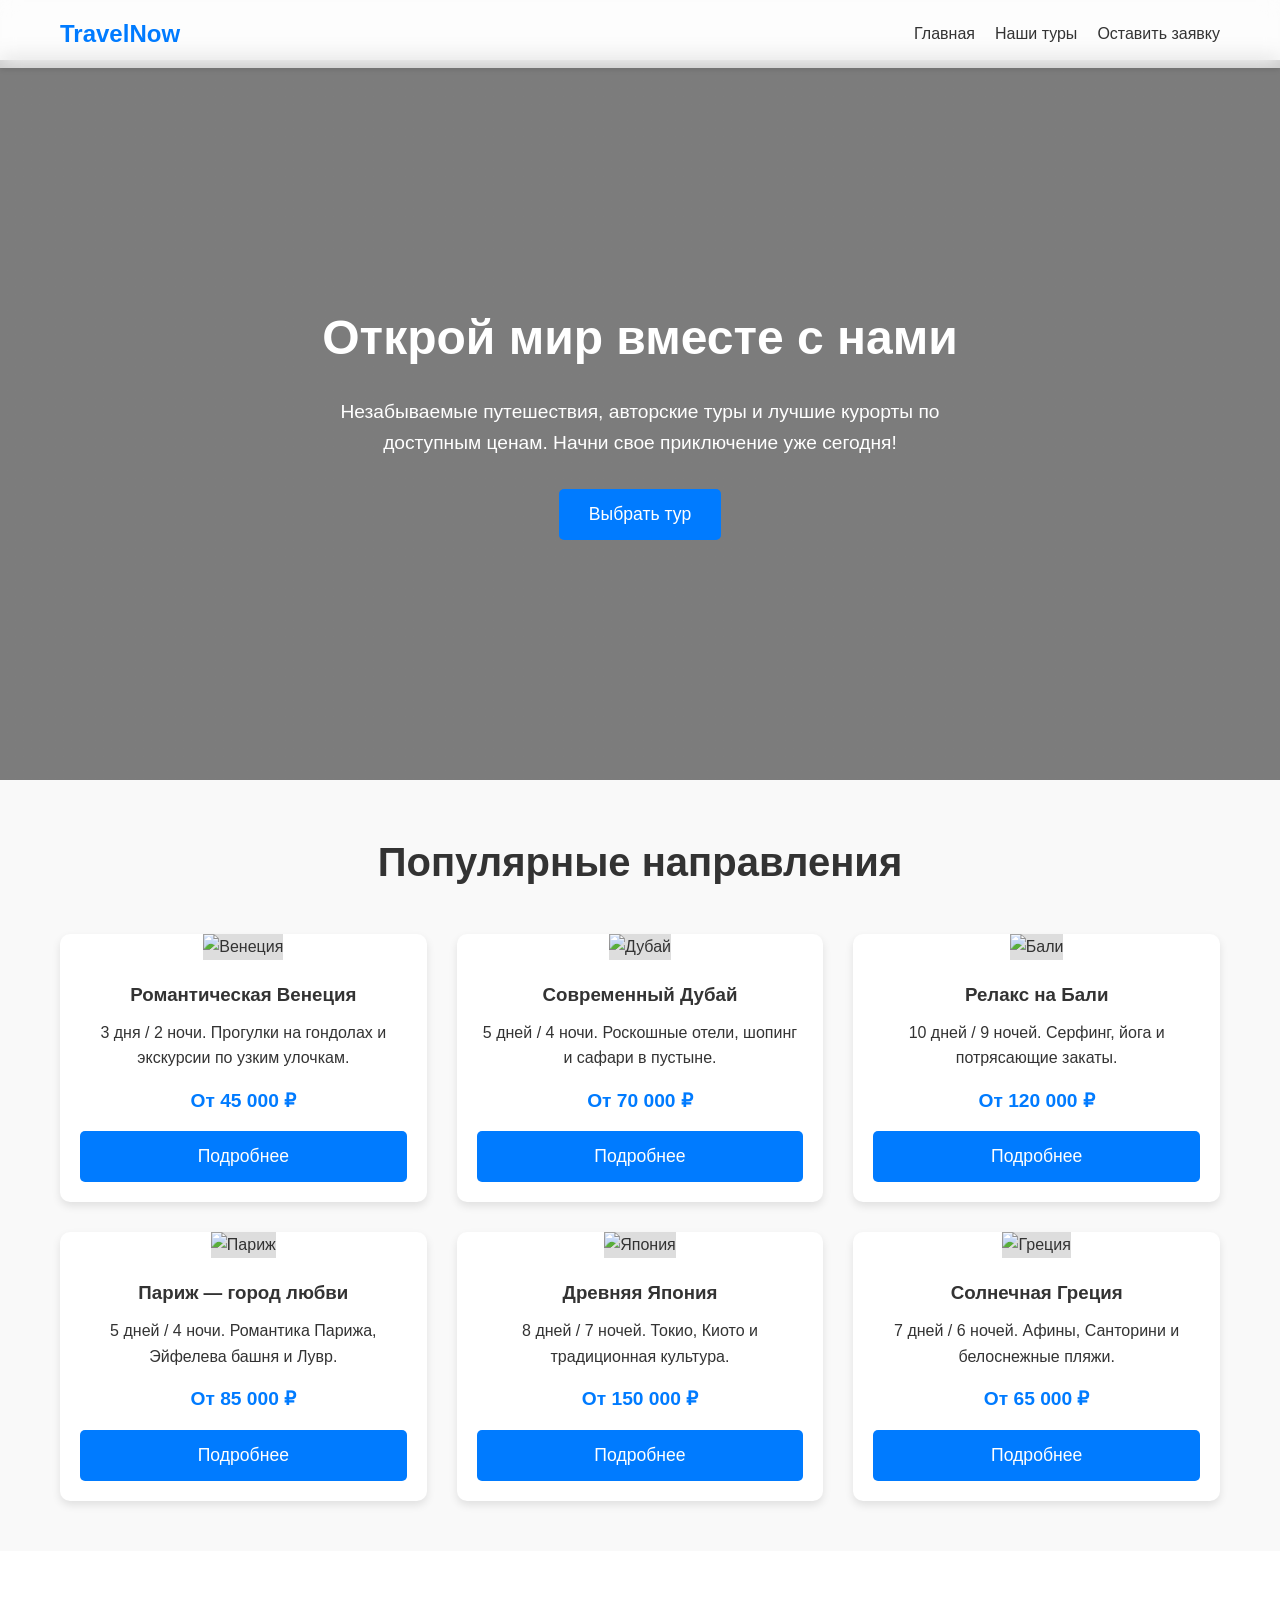
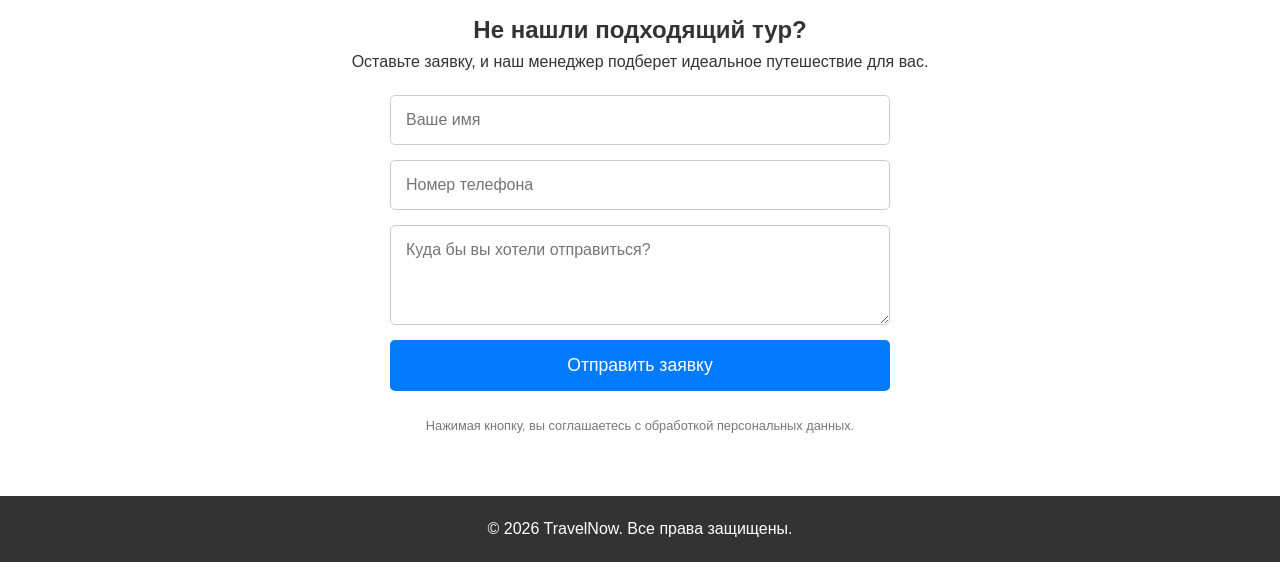
==== index.html @ bfbf0e18 "v" ====
<!DOCTYPE html>
<html lang="ru">

<head>
    <meta charset="UTF-8">
    <meta name="viewport" content="width=device-width, initial-scale=1.0">
    <title>TravelNow - Туристические услуги</title>
    <link rel="stylesheet" href="assets/css/style.css">
</head>

<body>

    <header>
        <div class="nav-container">
            <div class="logo">TravelNow</div>
            <div class="menu-toggle" id="mobile-menu">☰</div>
            <ul class="nav-links" id="nav-links">
                <li><a href="#home">Главная</a></li>
                <li><a href="#tours">Наши туры</a></li>
                <li><a href="#contact">Оставить заявку</a></li>
            </ul>
        </div>
    </header>

    <section id="home" class="hero">
        <h1>Открой мир вместе с нами</h1>
        <p>Незабываемые путешествия, авторские туры и лучшие курорты по доступным ценам. Начни свое приключение уже
            сегодня!</p>
        <a href="#tours"><button class="btn">Выбрать тур</button></a>
    </section>

    <section id="tours" class="tours">
        <h2>Популярные направления</h2>
        <div class="tours-grid">
            <div class="tour-card" data-tour="Романтическая Венеция" data-price="45 000 ₽" data-duration="3 дня / 2 ночи" data-description="Прогулки на гондолах и экскурсии по узким улочкам." data-features="• Экскурсия по каналам Венеции|• Посещение площади Святого Марка|• Прогулка на гондоле|• Дегустация итальянской кухни" data-images="https://images.unsplash.com/photo-1523906834658-6e24ef2386f9?ixlib=rb-1.2.1&auto=format&fit=crop&w=800&q=80,https://images.unsplash.com/photo-1514890547357-a9ee288728e0?ixlib=rb-1.2.1&auto=format&fit=crop&w=800&q=80,https://images.unsplash.com/photo-1512453979798-5ea9041e96d6?ixlib=rb-1.2.1&auto=format&fit=crop&w=800&q=80,https://placehold.co/800x900?text=Венеция+4,https://placehold.co/800x900?text=Венеция+5">
                <img src="https://images.unsplash.com/photo-1523906834658-6e24ef2386f9?ixlib=rb-1.2.1&auto=format&fit=crop&w=500&q=80"
                    alt="Венеция" class="tour-img">
                <div class="tour-info">
                    <h3>Романтическая Венеция</h3>
                    <p>3 дня / 2 ночи. Прогулки на гондолах и экскурсии по узким улочкам.</p>
                    <div class="tour-price">От 45 000 ₽</div>
                    <button class="btn tour-details-btn">Подробнее</button>
                </div>
            </div>
            <div class="tour-card" data-tour="Современный Дубай" data-price="70 000 ₽" data-duration="5 дней / 4 ночи" data-description="Роскошные отели, шопинг и сафари в пустыне." data-features="• Сафари в пустыне на джипах|• Посещение Бурдж-Халифа|• Шопинг в Dubai Mall|• Ужин в традиционном лагере" data-images="https://images.unsplash.com/photo-1512453979798-5ea266f8880c?ixlib=rb-1.2.1&auto=format&fit=crop&w=800&q=80,https://images.unsplash.com/photo-1546412414-e1885259563a?ixlib=rb-1.2.1&auto=format&fit=crop&w=800&q=80,https://images.unsplash.com/photo-1582719471384-894fbb16e074?ixlib=rb-1.2.1&auto=format&fit=crop&w=800&q=80,https://placehold.co/800x900?text=Дубай+4,https://placehold.co/800x900?text=Дубай+5">
                <img src="https://images.unsplash.com/photo-1512453979798-5ea266f8880c?ixlib=rb-1.2.1&auto=format&fit=crop&w=500&q=80"
                    alt="Дубай" class="tour-img">
                <div class="tour-info">
                    <h3>Современный Дубай</h3>
                    <p>5 дней / 4 ночи. Роскошные отели, шопинг и сафари в пустыне.</p>
                    <div class="tour-price">От 70 000 ₽</div>
                    <button class="btn tour-details-btn">Подробнее</button>
                </div>
            </div>
            <div class="tour-card" data-tour="Релакс на Бали" data-price="120 000 ₽" data-duration="10 дней / 9 ночей" data-description="Серфинг, йога и потрясающие закаты." data-features="• Уроки серфинга на пляже Кута|• Йога-ретрит в Убуде|• Посещение храмов|• Закат на пляже Джимбаран" data-images="https://images.unsplash.com/photo-1537996194471-e657df975ab4?ixlib=rb-1.2.1&auto=format&fit=crop&w=800&q=80,https://images.unsplash.com/photo-1518548419977-706c777f1c86?ixlib=rb-1.2.1&auto=format&fit=crop&w=800&q=80,https://images.unsplash.com/photo-1506744038136-46273834b3fb?ixlib=rb-1.2.1&auto=format&fit=crop&w=800&q=80,https://placehold.co/800x900?text=Бали+4,https://placehold.co/800x900?text=Бали+5">
                <img src="https://images.unsplash.com/photo-1537996194471-e657df975ab4?ixlib=rb-1.2.1&auto=format&fit=crop&w=500&q=80"
                    alt="Бали" class="tour-img">
                <div class="tour-info">
                    <h3>Релакс на Бали</h3>
                    <p>10 дней / 9 ночей. Серфинг, йога и потрясающие закаты.</p>
                    <div class="tour-price">От 120 000 ₽</div>
                    <button class="btn tour-details-btn">Подробнее</button>
                </div>
            </div>
            <div class="tour-card" data-tour="Париж — город любви" data-price="85 000 ₽" data-duration="5 дней / 4 ночи" data-description="Романтика Парижа, Эйфелева башня и Лувр." data-features="• Экскурсия по Лувру|• Подъём на Эйфелеву башню|• Прогулка по Сене|• Посещение Монмартра" data-images="https://images.unsplash.com/photo-1502602898657-3e91760cbb34?ixlib=rb-1.2.1&auto=format&fit=crop&w=800&q=80,https://images.unsplash.com/photo-1499856871940-a09627c6dcf6?ixlib=rb-1.2.1&auto=format&fit=crop&w=800&q=80,https://images.unsplash.com/photo-1511739049121-480988219e69?ixlib=rb-1.2.1&auto=format&fit=crop&w=800&q=80,https://placehold.co/800x900?text=Париж+4,https://placehold.co/800x900?text=Париж+5">
                <img src="https://images.unsplash.com/photo-1502602898657-3e91760cbb34?ixlib=rb-1.2.1&auto=format&fit=crop&w=500&q=80"
                    alt="Париж" class="tour-img">
                <div class="tour-info">
                    <h3>Париж — город любви</h3>
                    <p>5 дней / 4 ночи. Романтика Парижа, Эйфелева башня и Лувр.</p>
                    <div class="tour-price">От 85 000 ₽</div>
                    <button class="btn tour-details-btn">Подробнее</button>
                </div>
            </div>
            <div class="tour-card" data-tour="Древняя Япония" data-price="150 000 ₽" data-duration="8 дней / 7 ночей" data-description="Токио, Киото и традиционная культура." data-features="• Посещение храмов Киото|• Прогулка по Токио|• Чайная церемония|• Горячие источники онсэн" data-images="https://images.unsplash.com/photo-1493976040374-85c8e12f0c0e?ixlib=rb-1.2.1&auto=format&fit=crop&w=800&q=80,https://images.unsplash.com/photo-1528360983277-13d9b152c6d1?ixlib=rb-1.2.1&auto=format&fit=crop&w=800&q=80,https://images.unsplash.com/photo-1524413840807-0c3cb6fa808d?ixlib=rb-1.2.1&auto=format&fit=crop&w=800&q=80,https://placehold.co/800x900?text=Япония+4,https://placehold.co/800x900?text=Япония+5">
                <img src="https://images.unsplash.com/photo-1493976040374-85c8e12f0c0e?ixlib=rb-1.2.1&auto=format&fit=crop&w=500&q=80"
                    alt="Япония" class="tour-img">
                <div class="tour-info">
                    <h3>Древняя Япония</h3>
                    <p>8 дней / 7 ночей. Токио, Киото и традиционная культура.</p>
                    <div class="tour-price">От 150 000 ₽</div>
                    <button class="btn tour-details-btn">Подробнее</button>
                </div>
            </div>
            <div class="tour-card" data-tour="Солнечная Греция" data-price="65 000 ₽" data-duration="7 дней / 6 ночей" data-description="Афины, Санторини и белоснежные пляжи." data-features="• Экскурсия по Акрополю|• Закат на Санторини|• Прогулка на яхте|• Греческая кухня" data-images="https://images.unsplash.com/photo-1516483638261-f4dbaf036063?ixlib=rb-1.2.1&auto=format&fit=crop&w=800&q=80,https://images.unsplash.com/photo-1570077188670-e3a8d69ac5ff?ixlib=rb-1.2.1&auto=format&fit=crop&w=800&q=80,https://images.unsplash.com/photo-1533105079780-92b9be482077?ixlib=rb-1.2.1&auto=format&fit=crop&w=800&q=80,https://placehold.co/800x900?text=Греция+4,https://placehold.co/800x900?text=Греция+5">
                <img src="https://images.unsplash.com/photo-1516483638261-f4dbaf036063?ixlib=rb-1.2.1&auto=format&fit=crop&w=500&q=80"
                    alt="Греция" class="tour-img">
                <div class="tour-info">
                    <h3>Солнечная Греция</h3>
                    <p>7 дней / 6 ночей. Афины, Санторини и белоснежные пляжи.</p>
                    <div class="tour-price">От 65 000 ₽</div>
                    <button class="btn tour-details-btn">Подробнее</button>
                </div>
            </div>
        </div>
    </section>

    <section id="contact" class="contact">
        <h2>Не нашли подходящий тур?</h2>
        <p class="contact-description">Оставьте заявку, и наш менеджер подберет идеальное путешествие для вас.</p>

        <form action="https://formspree.io/f/mlgpbnyz" method="POST">
            <input type="text" name="user_name" placeholder="Ваше имя" required>
            <input type="tel" name="user_phone" placeholder="Номер телефона" required>
            <textarea name="user_message" placeholder="Куда бы вы хотели отправиться?"></textarea>

            <button type="submit" class="btn">Отправить заявку</button>

            <p class="contact-disclaimer">
                Нажимая кнопку, вы соглашаетесь с обработкой персональных данных.
            </p>
        </form>
    </section>

    <!-- Модальное окно -->
    <div class="modal-overlay" id="modal-overlay">
        <div class="modal">
            <button class="modal-close" id="modal-close">&times;</button>
            <div class="modal-content">
                <div class="modal-carousel">
                    <button class="carousel-btn carousel-prev" id="carousel-prev">&#10094;</button>
                    <div class="carousel-images">
                        <img src="" alt="" class="modal-img active" id="modal-img-0">
                        <img src="" alt="" class="modal-img" id="modal-img-1">
                        <img src="" alt="" class="modal-img" id="modal-img-2">
                        <img src="" alt="" class="modal-img" id="modal-img-3">
                        <img src="" alt="" class="modal-img" id="modal-img-4">
                    </div>
                    <button class="carousel-btn carousel-next" id="carousel-next">&#10095;</button>
                    <div class="carousel-dots" id="carousel-dots"></div>
                </div>
                <div class="modal-info">
                    <h2 id="modal-title"></h2>
                    <p class="modal-duration" id="modal-duration"></p>
                    <p class="modal-description" id="modal-description"></p>
                    <div class="modal-price" id="modal-price"></div>
                    
                    <h3>Включено в тур:</h3>
                    <ul class="modal-features" id="modal-features"></ul>
                    
                    <h3>Выберите дату начала:</h3>
                    <input type="date" id="modal-date" class="modal-date-input">
                    
                    <h3>Оставить заявку:</h3>
                    <form action="https://formspree.io/f/mlgpbnyz" method="POST" class="modal-form">
                        <input type="text" name="user_name" placeholder="Ваше имя" required>
                        <input type="tel" name="user_phone" placeholder="Номер телефона" required>
                        <input type="hidden" name="tour_name" id="modal-tour-hidden">
                        <input type="hidden" name="tour_date" id="modal-date-hidden">
                        <button type="submit" class="btn">Отправить заявку</button>
                        <p class="contact-disclaimer">
                            Нажимая кнопку, вы соглашаетесь с обработкой персональных данных.
                        </p>
                    </form>
                </div>
            </div>
        </div>
    </div>

    <footer>
        <p>&copy; 2026 TravelNow. Все права защищены.</p>
    </footer>
    <script src="assets/js/script.js"></script>
</body>

</html>
---- assets/css/style.css ----
html {
    scroll-behavior: smooth;
}

/* --- БАЗОВЫЕ НАСТРОЙКИ --- */
* {
    margin: 0;
    padding: 0;
    box-sizing: border-box;
    font-family: 'Segoe UI', Tahoma, Geneva, Verdana, sans-serif;
}

body {
    line-height: 1.6;
    color: #333;
    background-color: #f9f9f9;
}

a {
    text-decoration: none;
    color: inherit;
}

/* --- ШАПКА И НАВИГАЦИЯ --- */
header {
    background-color: rgba(255, 255, 255, 0.6);
    backdrop-filter: blur(10px);
    -webkit-backdrop-filter: blur(10px);
    box-shadow: 0 2px 5px rgba(0, 0, 0, 0.1);
    position: fixed;
    width: 100%;
    top: 0;
    z-index: 1000;
}

.nav-container {
    display: flex;
    justify-content: space-between;
    align-items: center;
    max-width: 1200px;
    margin: 0 auto;
    padding: 15px 20px;
}

.logo {
    font-size: 24px;
    font-weight: bold;
    color: #007BFF;
}

.nav-links {
    display: flex;
    list-style: none;
    gap: 20px;
}

.nav-links li a:hover {
    color: #007BFF;
}

.menu-toggle {
    display: none;
    font-size: 28px;
    cursor: pointer;
}

/* --- ГЛАВНЫЙ ЭКРАН (HERO) --- */
.hero {
    margin-top: 60px;
    background: linear-gradient(rgba(0, 0, 0, 0.5), rgba(0, 0, 0, 0.5)), url('https://images.unsplash.com/photo-1476514525535-07fb3b4ae5f1?ixlib=rb-1.2.1&auto=format&fit=crop&w=1950&q=80') center/cover;
    height: 80vh;
    display: flex;
    flex-direction: column;
    justify-content: center;
    align-items: center;
    text-align: center;
    color: #fff;
    padding: 0 20px;
}

.hero h1 {
    font-size: 3rem;
    margin-bottom: 20px;
}

.hero p {
    font-size: 1.2rem;
    margin-bottom: 30px;
    max-width: 600px;
}

.btn {
    padding: 15px 30px;
    background-color: #007BFF;
    color: #fff;
    border: none;
    border-radius: 5px;
    font-size: 1.1rem;
    cursor: pointer;
    transition: background 0.3s;
}

.btn:hover {
    background-color: #0056b3;
}

/* --- СЕКЦИЯ ТУРОВ --- */
.tours {
    max-width: 1200px;
    margin: 50px auto;
    padding: 0 20px;
    text-align: center;
}

.tours h2 {
    font-size: 2.5rem;
    margin-bottom: 40px;
}

.tours-grid {
    display: grid;
    grid-template-columns: repeat(auto-fit, minmax(300px, 1fr));
    gap: 30px;
}

.tour-card {
    background: #fff;
    border-radius: 10px;
    overflow: hidden;
    box-shadow: 0 4px 8px rgba(0, 0, 0, 0.1);
    transition: transform 0.3s;
}

.tour-card:hover {
    transform: translateY(-10px);
}

.tour-img {
    width: 100%;
    height: 200px;
    object-fit: cover;
    background-color: #ddd;
    /* Заглушка, если картинка не загрузится */
}

.tour-info {
    padding: 20px;
}

.tour-info h3 {
    margin-bottom: 10px;
}

.tour-price {
    font-size: 1.2rem;
    color: #007BFF;
    font-weight: bold;
    margin: 15px 0;
}

/* --- ФОРМА ЗАЯВКИ --- */
.contact {
    background-color: #fff;
    padding: 60px 20px;
    text-align: center;
}

.contact form {
    max-width: 500px;
    margin: 0 auto;
    display: flex;
    flex-direction: column;
    gap: 15px;
}

.contact input,
.contact textarea {
    padding: 15px;
    border: 1px solid #ccc;
    border-radius: 5px;
    font-size: 1rem;
}

.contact input.error {
    border-color: #dc3545;
    background-color: #fff8f8;
}

.contact input.error:focus {
    outline: none;
    border-color: #dc3545;
    box-shadow: 0 0 0 3px rgba(220, 53, 69, 0.1);
}

.contact textarea {
    resize: vertical;
    min-height: 100px;
}

.contact-description {
    margin-bottom: 20px;
}

.contact-disclaimer {
    font-size: 0.8rem;
    color: #777;
    margin-top: 10px;
}

.tour-card .btn {
    width: 100%;
}

/* --- ПОДВАЛ --- */
footer {
    background-color: #333;
    color: #fff;
    text-align: center;
    padding: 20px;
    margin-top: auto;
}

/* --- АДАПТАЦИЯ ДЛЯ МОБИЛЬНЫХ УСТРОЙСТВ (Media Queries) --- */
@media (max-width: 768px) {
    .nav-links {
        display: none;
        /* Скрываем меню по умолчанию на мобилках */
        flex-direction: column;
        position: absolute;
        top: 60px;
        left: 0;
        width: 100%;
        background-color: #fff;
        box-shadow: 0 4px 5px rgba(0, 0, 0, 0.1);
        padding: 20px 0;
        text-align: center;
    }

    .nav-links.active {
        display: flex;
        /* Показываем меню при клике */
    }

    .menu-toggle {
        display: block;
        /* Показываем бургер-меню */
    }

    .hero h1 {
        font-size: 2rem;
    }
}

/* --- МОДАЛЬНОЕ ОКНО --- */
.modal-overlay {
    display: none;
    position: fixed;
    top: 0;
    left: 0;
    width: 100%;
    height: 100%;
    background-color: rgba(0, 0, 0, 0.7);
    z-index: 2000;
    overflow-y: auto;
    padding: 20px;
}

.modal-overlay.active {
    display: flex;
    justify-content: center;
    align-items: center;
}

.modal {
    background-color: #fff;
    border-radius: 10px;
    max-width: 1100px;
    width: 100%;
    margin: 0 auto;
    position: relative;
    box-shadow: 0 10px 30px rgba(0, 0, 0, 0.3);
    max-height: 90vh;
    overflow: hidden;
}

.modal-close {
    position: absolute;
    top: 15px;
    right: 15px;
    background: none;
    border: none;
    font-size: 32px;
    cursor: pointer;
    color: #333;
    z-index: 10;
    transition: color 0.3s;
}

.modal-close:hover {
    color: #dc3545;
}

.modal-content {
    display: grid;
    grid-template-columns: 1fr 1fr;
    gap: 0;
    height: 90vh;
}

/* --- КАРУСЕЛЬ --- */
.modal-carousel {
    position: relative;
    height: 100%;
    width: 100%;
    background-color: #000;
    overflow: hidden;
}

.carousel-images {
    width: 100%;
    height: 100%;
    position: relative;
}

.modal-img {
    width: 100%;
    height: 100%;
    object-fit: cover;
    position: absolute;
    top: 0;
    left: 0;
    opacity: 0;
    transition: opacity 0.5s ease;
}

.modal-img.active {
    opacity: 1;
    position: relative;
}

.carousel-btn {
    position: absolute;
    top: 50%;
    transform: translateY(-50%);
    background-color: rgba(0, 0, 0, 0.5);
    color: #fff;
    border: none;
    font-size: 24px;
    padding: 10px 15px;
    cursor: pointer;
    z-index: 10;
    transition: background-color 0.3s;
}

.carousel-btn:hover {
    background-color: rgba(0, 0, 0, 0.8);
}

.carousel-prev {
    left: 10px;
}

.carousel-next {
    right: 10px;
}

.carousel-dots {
    position: absolute;
    bottom: 20px;
    left: 50%;
    transform: translateX(-50%);
    display: flex;
    gap: 10px;
    z-index: 10;
}

.carousel-dot {
    width: 12px;
    height: 12px;
    border-radius: 50%;
    background-color: rgba(255, 255, 255, 0.5);
    cursor: pointer;
    transition: background-color 0.3s;
}

.carousel-dot.active {
    background-color: #fff;
}

.modal-info {
    padding: 30px;
    display: flex;
    flex-direction: column;
    gap: 15px;
    max-height: 80vh;
    overflow-y: auto;
}

.modal-info h2 {
    font-size: 1.8rem;
    color: #007BFF;
    margin-bottom: 5px;
}

.modal-duration {
    font-size: 1rem;
    color: #666;
}

.modal-description {
    font-size: 1rem;
    line-height: 1.6;
}

.modal-price {
    font-size: 1.4rem;
    color: #007BFF;
    font-weight: bold;
}

.modal-info h3 {
    font-size: 1.1rem;
    margin-top: 10px;
    margin-bottom: 10px;
    color: #333;
}

.modal-features {
    list-style: none;
    padding-left: 0;
}

.modal-features li {
    padding: 5px 0;
    color: #555;
}

.modal-date-input {
    padding: 12px;
    border: 1px solid #ccc;
    border-radius: 5px;
    font-size: 1rem;
    width: 100%;
}

.modal-form {
    display: flex;
    flex-direction: column;
    gap: 12px;
    margin-top: 10px;
}

.modal-form input,
.modal-form textarea {
    padding: 12px;
    border: 1px solid #ccc;
    border-radius: 5px;
    font-size: 0.95rem;
}

.modal-form textarea {
    resize: vertical;
    min-height: 80px;
    background-color: #f5f5f5;
}

.modal-form .btn {
    width: 100%;
}

/* Адаптация модального окна */
@media (max-width: 768px) {
    .modal-content {
        grid-template-columns: 1fr;
        height: auto;
        max-height: 90vh;
    }

    .modal-carousel {
        height: 250px;
        border-radius: 10px 10px 0 0;
    }

    .modal {
        margin: 0;
        max-height: 90vh;
    }

    .modal-info {
        padding: 20px;
        overflow-y: auto;
    }

    .modal-info h2 {
        font-size: 1.4rem;
    }
}
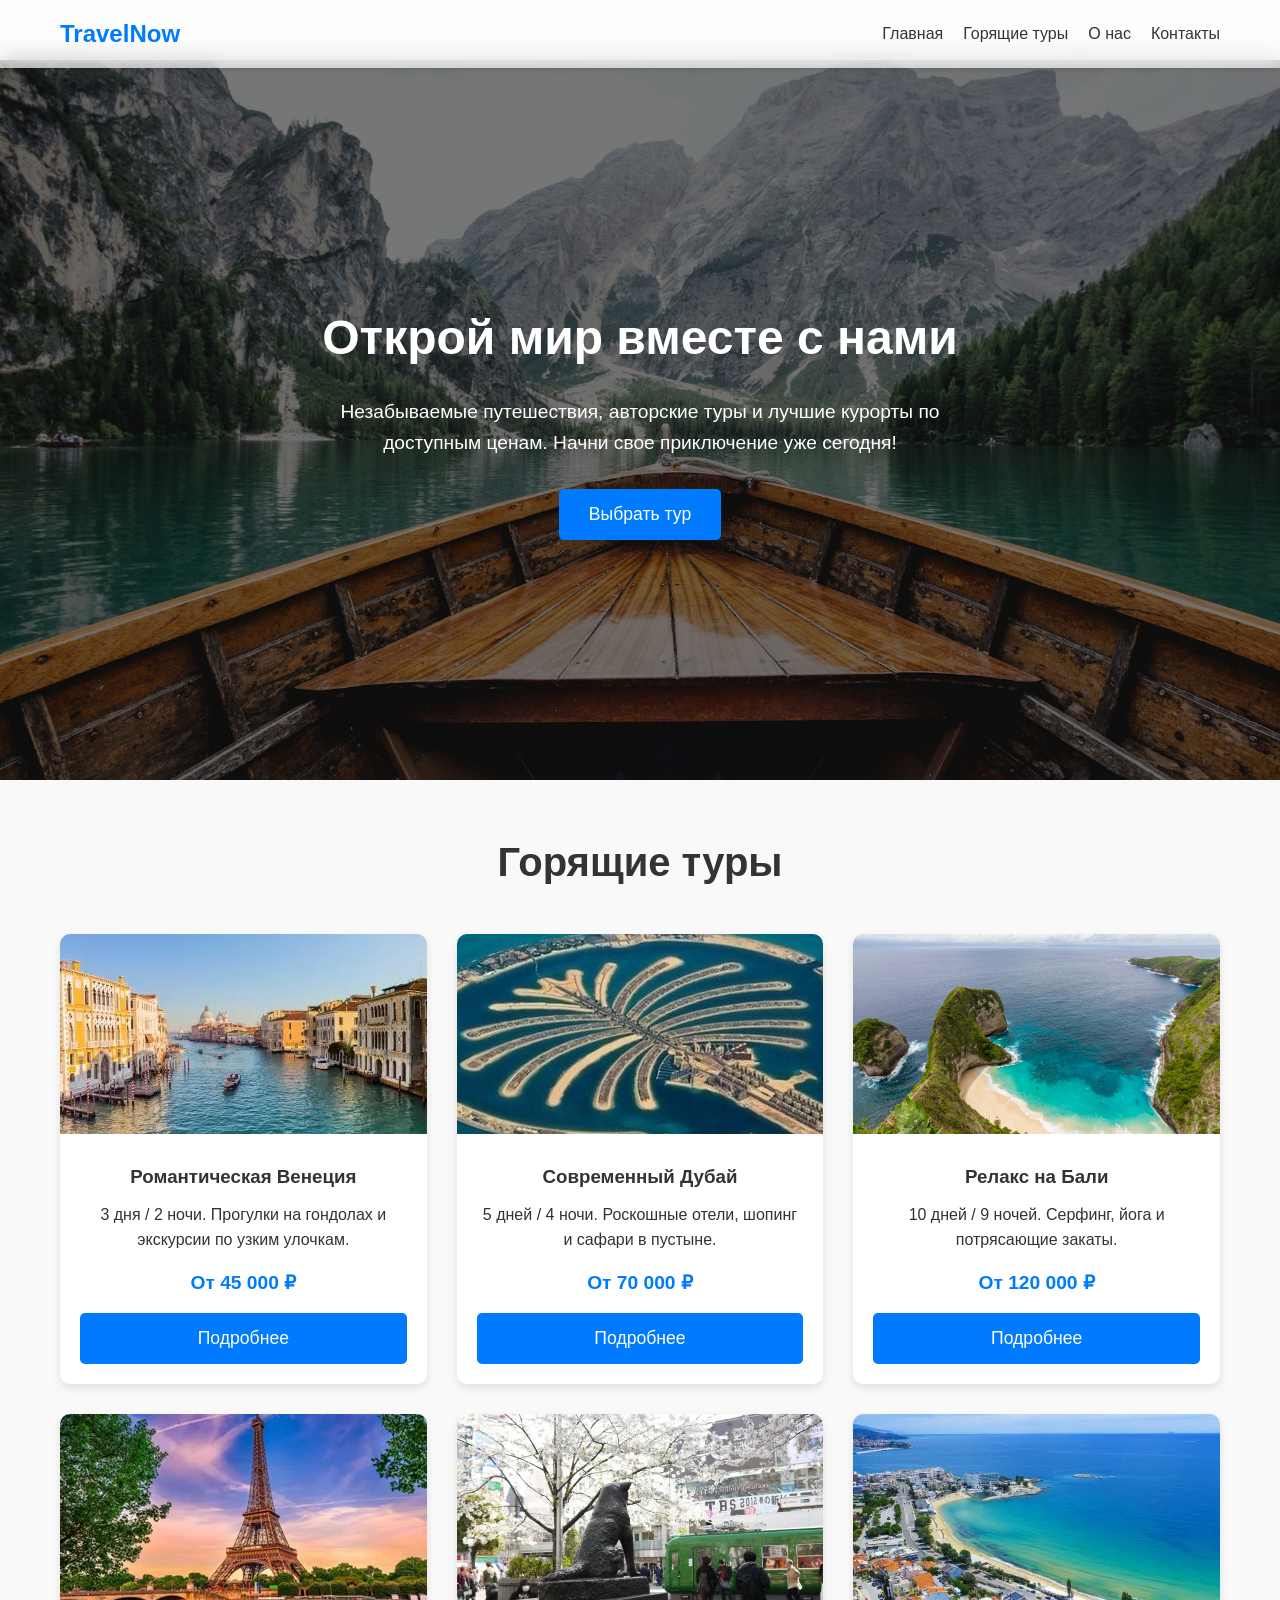
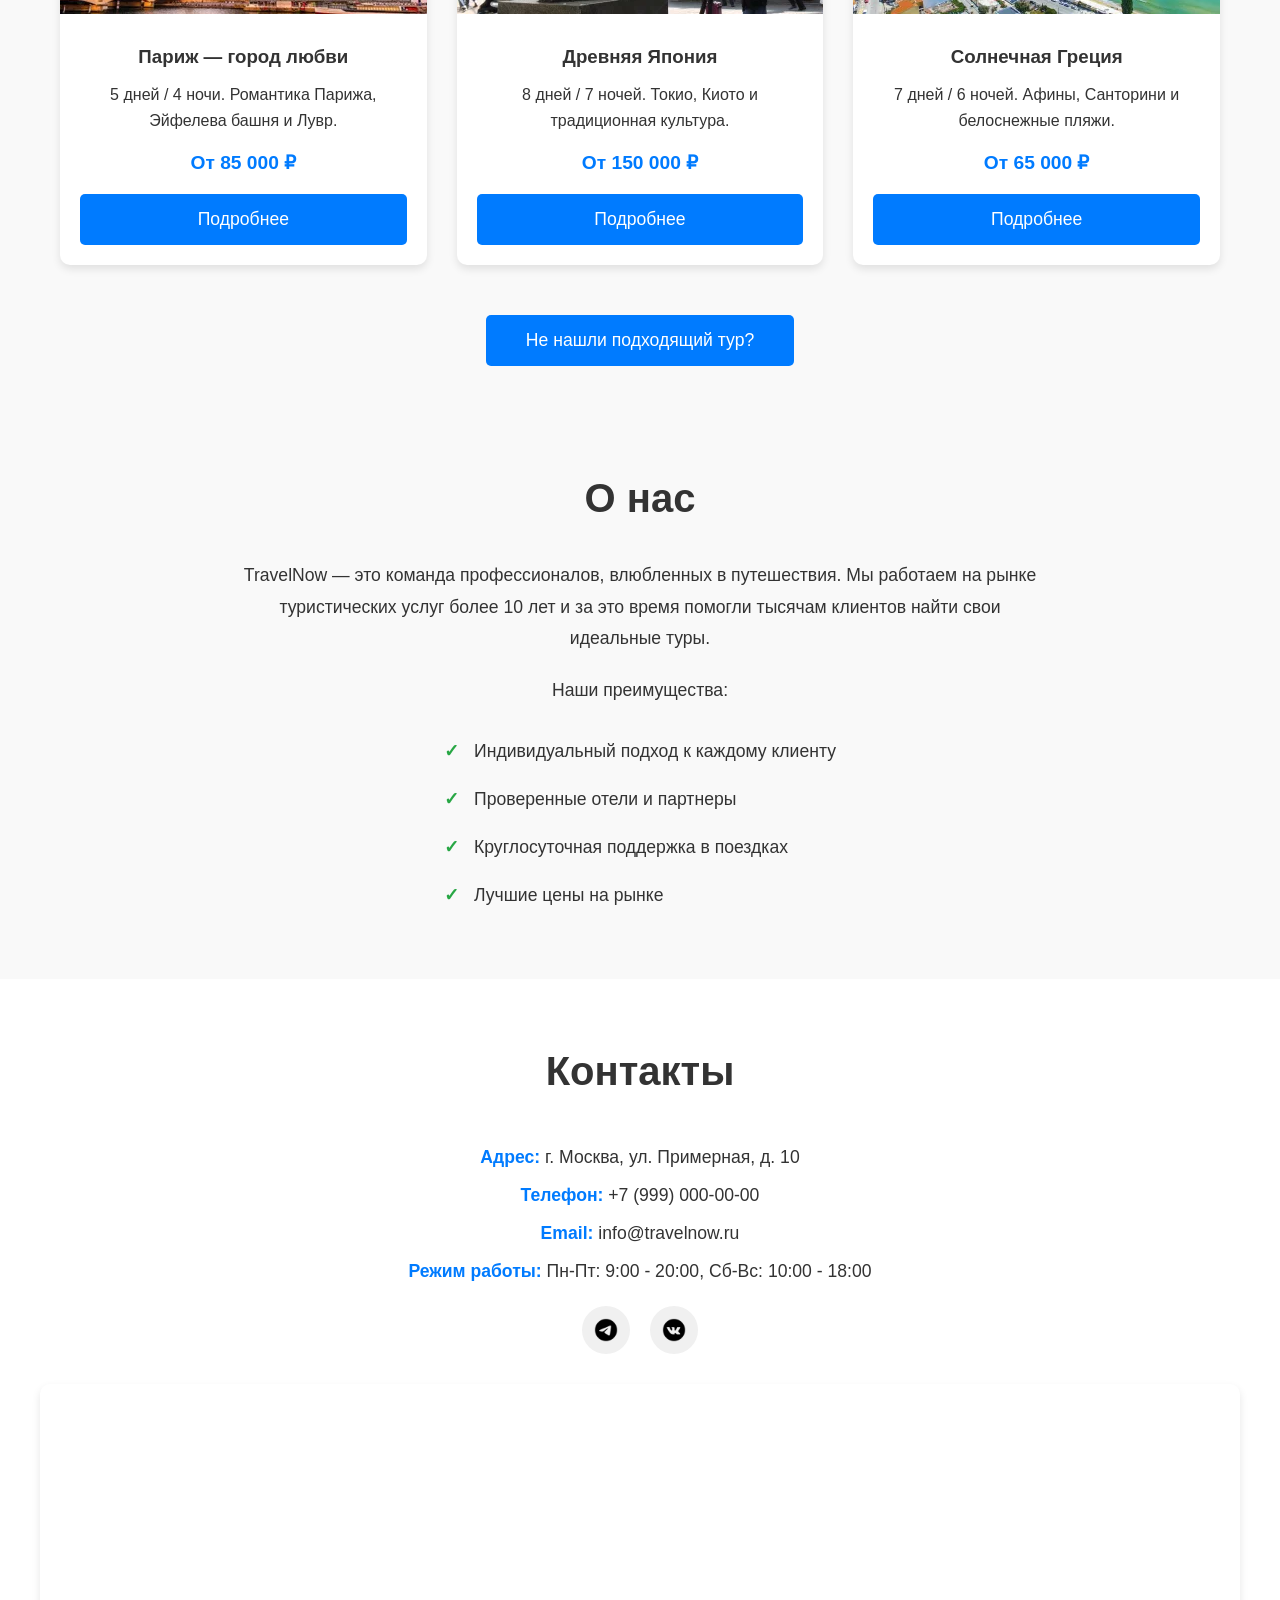
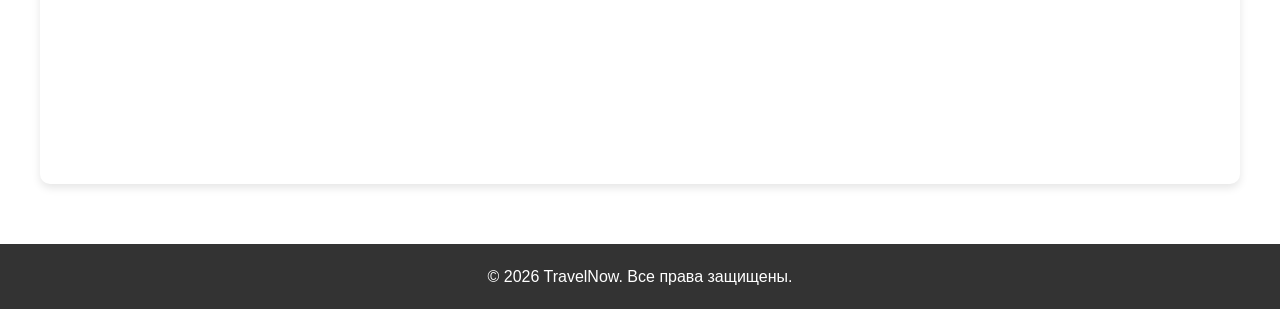
==== commit 1c14f05d: "update" ====
--- a/index.html
+++ b/index.html
@@ -16,8 +16,9 @@
             <div class="menu-toggle" id="mobile-menu">☰</div>
             <ul class="nav-links" id="nav-links">
                 <li><a href="#home">Главная</a></li>
-                <li><a href="#tours">Наши туры</a></li>
-                <li><a href="#contact">Оставить заявку</a></li>
+                <li><a href="#tours">Горящие туры</a></li>
+                <li><a href="#about">О нас</a></li>
+                <li><a href="#contacts">Контакты</a></li>
             </ul>
         </div>
     </header>
@@ -30,10 +31,10 @@
     </section>
 
     <section id="tours" class="tours">
-        <h2>Популярные направления</h2>
+        <h2>Горящие туры</h2>
         <div class="tours-grid">
-            <div class="tour-card" data-tour="Романтическая Венеция" data-price="45 000 ₽" data-duration="3 дня / 2 ночи" data-description="Прогулки на гондолах и экскурсии по узким улочкам." data-features="• Экскурсия по каналам Венеции|• Посещение площади Святого Марка|• Прогулка на гондоле|• Дегустация итальянской кухни" data-images="https://images.unsplash.com/photo-1523906834658-6e24ef2386f9?ixlib=rb-1.2.1&auto=format&fit=crop&w=800&q=80,https://images.unsplash.com/photo-1514890547357-a9ee288728e0?ixlib=rb-1.2.1&auto=format&fit=crop&w=800&q=80,https://images.unsplash.com/photo-1512453979798-5ea9041e96d6?ixlib=rb-1.2.1&auto=format&fit=crop&w=800&q=80,https://placehold.co/800x900?text=Венеция+4,https://placehold.co/800x900?text=Венеция+5">
-                <img src="https://images.unsplash.com/photo-1523906834658-6e24ef2386f9?ixlib=rb-1.2.1&auto=format&fit=crop&w=500&q=80"
+            <div class="tour-card" data-tour="Романтическая Венеция" data-price="45 000 ₽" data-duration="3 дня / 2 ночи" data-description="Прогулки на гондолах и экскурсии по узким улочкам." data-features="• Экскурсия по каналам Венеции|• Посещение площади Святого Марка|• Прогулка на гондоле|• Дегустация итальянской кухни" data-images="assets/img/tours/Venice/1.jpg,assets/img/tours/Venice/2.jpg,assets/img/tours/Venice/3.jpg,assets/img/tours/Venice/4.jpg,assets/img/tours/Venice/5.jpg">
+                <img src="assets/img/tours/Venice/venice.jpg"
                     alt="Венеция" class="tour-img">
                 <div class="tour-info">
                     <h3>Романтическая Венеция</h3>
@@ -42,8 +43,8 @@
                     <button class="btn tour-details-btn">Подробнее</button>
                 </div>
             </div>
-            <div class="tour-card" data-tour="Современный Дубай" data-price="70 000 ₽" data-duration="5 дней / 4 ночи" data-description="Роскошные отели, шопинг и сафари в пустыне." data-features="• Сафари в пустыне на джипах|• Посещение Бурдж-Халифа|• Шопинг в Dubai Mall|• Ужин в традиционном лагере" data-images="https://images.unsplash.com/photo-1512453979798-5ea266f8880c?ixlib=rb-1.2.1&auto=format&fit=crop&w=800&q=80,https://images.unsplash.com/photo-1546412414-e1885259563a?ixlib=rb-1.2.1&auto=format&fit=crop&w=800&q=80,https://images.unsplash.com/photo-1582719471384-894fbb16e074?ixlib=rb-1.2.1&auto=format&fit=crop&w=800&q=80,https://placehold.co/800x900?text=Дубай+4,https://placehold.co/800x900?text=Дубай+5">
-                <img src="https://images.unsplash.com/photo-1512453979798-5ea266f8880c?ixlib=rb-1.2.1&auto=format&fit=crop&w=500&q=80"
+            <div class="tour-card" data-tour="Современный Дубай" data-price="70 000 ₽" data-duration="5 дней / 4 ночи" data-description="Роскошные отели, шопинг и сафари в пустыне." data-features="• Сафари в пустыне на джипах|• Посещение Бурдж-Халифа|• Шопинг в Dubai Mall|• Ужин в традиционном лагере" data-images="assets/img/tours/Dubai/1.jpg,assets/img/tours/Dubai/2.jpg,assets/img/tours/Dubai/3.jpg,assets/img/tours/Dubai/4.jpg,assets/img/tours/Dubai/5.jpg">
+                <img src="assets/img/tours/Dubai/dubai_card.jpg"
                     alt="Дубай" class="tour-img">
                 <div class="tour-info">
                     <h3>Современный Дубай</h3>
@@ -52,8 +53,8 @@
                     <button class="btn tour-details-btn">Подробнее</button>
                 </div>
             </div>
-            <div class="tour-card" data-tour="Релакс на Бали" data-price="120 000 ₽" data-duration="10 дней / 9 ночей" data-description="Серфинг, йога и потрясающие закаты." data-features="• Уроки серфинга на пляже Кута|• Йога-ретрит в Убуде|• Посещение храмов|• Закат на пляже Джимбаран" data-images="https://images.unsplash.com/photo-1537996194471-e657df975ab4?ixlib=rb-1.2.1&auto=format&fit=crop&w=800&q=80,https://images.unsplash.com/photo-1518548419977-706c777f1c86?ixlib=rb-1.2.1&auto=format&fit=crop&w=800&q=80,https://images.unsplash.com/photo-1506744038136-46273834b3fb?ixlib=rb-1.2.1&auto=format&fit=crop&w=800&q=80,https://placehold.co/800x900?text=Бали+4,https://placehold.co/800x900?text=Бали+5">
-                <img src="https://images.unsplash.com/photo-1537996194471-e657df975ab4?ixlib=rb-1.2.1&auto=format&fit=crop&w=500&q=80"
+            <div class="tour-card" data-tour="Релакс на Бали" data-price="120 000 ₽" data-duration="10 дней / 9 ночей" data-description="Серфинг, йога и потрясающие закаты." data-features="• Уроки серфинга на пляже Кута|• Йога-ретрит в Убуде|• Посещение храмов|• Закат на пляже Джимбаран" data-images="assets/img/tours/Bali/1.jpg,assets/img/tours/Bali/2.jpg,assets/img/tours/Bali/3.jpg,assets/img/tours/Bali/4.jpg,assets/img/tours/Bali/5.jpg">
+                <img src="assets/img/tours/Bali/bali_card.jpg"
                     alt="Бали" class="tour-img">
                 <div class="tour-info">
                     <h3>Релакс на Бали</h3>
@@ -62,8 +63,8 @@
                     <button class="btn tour-details-btn">Подробнее</button>
                 </div>
             </div>
-            <div class="tour-card" data-tour="Париж — город любви" data-price="85 000 ₽" data-duration="5 дней / 4 ночи" data-description="Романтика Парижа, Эйфелева башня и Лувр." data-features="• Экскурсия по Лувру|• Подъём на Эйфелеву башню|• Прогулка по Сене|• Посещение Монмартра" data-images="https://images.unsplash.com/photo-1502602898657-3e91760cbb34?ixlib=rb-1.2.1&auto=format&fit=crop&w=800&q=80,https://images.unsplash.com/photo-1499856871940-a09627c6dcf6?ixlib=rb-1.2.1&auto=format&fit=crop&w=800&q=80,https://images.unsplash.com/photo-1511739049121-480988219e69?ixlib=rb-1.2.1&auto=format&fit=crop&w=800&q=80,https://placehold.co/800x900?text=Париж+4,https://placehold.co/800x900?text=Париж+5">
-                <img src="https://images.unsplash.com/photo-1502602898657-3e91760cbb34?ixlib=rb-1.2.1&auto=format&fit=crop&w=500&q=80"
+            <div class="tour-card" data-tour="Париж — город любви" data-price="85 000 ₽" data-duration="5 дней / 4 ночи" data-description="Романтика Парижа, Эйфелева башня и Лувр." data-features="• Экскурсия по Лувру|• Подъём на Эйфелеву башню|• Прогулка по Сене|• Посещение Монмартра" data-images="assets/img/tours/Paris/1.jpg,assets/img/tours/Paris/2.jpg,assets/img/tours/Paris/3.jpg,assets/img/tours/Paris/4.jpg,assets/img/tours/Paris/5.jpg">
+                <img src="assets/img/tours/Paris/paris_card.jpg"
                     alt="Париж" class="tour-img">
                 <div class="tour-info">
                     <h3>Париж — город любви</h3>
@@ -72,8 +73,8 @@
                     <button class="btn tour-details-btn">Подробнее</button>
                 </div>
             </div>
-            <div class="tour-card" data-tour="Древняя Япония" data-price="150 000 ₽" data-duration="8 дней / 7 ночей" data-description="Токио, Киото и традиционная культура." data-features="• Посещение храмов Киото|• Прогулка по Токио|• Чайная церемония|• Горячие источники онсэн" data-images="https://images.unsplash.com/photo-1493976040374-85c8e12f0c0e?ixlib=rb-1.2.1&auto=format&fit=crop&w=800&q=80,https://images.unsplash.com/photo-1528360983277-13d9b152c6d1?ixlib=rb-1.2.1&auto=format&fit=crop&w=800&q=80,https://images.unsplash.com/photo-1524413840807-0c3cb6fa808d?ixlib=rb-1.2.1&auto=format&fit=crop&w=800&q=80,https://placehold.co/800x900?text=Япония+4,https://placehold.co/800x900?text=Япония+5">
-                <img src="https://images.unsplash.com/photo-1493976040374-85c8e12f0c0e?ixlib=rb-1.2.1&auto=format&fit=crop&w=500&q=80"
+            <div class="tour-card" data-tour="Древняя Япония" data-price="150 000 ₽" data-duration="8 дней / 7 ночей" data-description="Токио, Киото и традиционная культура." data-features="• Посещение храмов Киото|• Прогулка по Токио|• Чайная церемония|• Горячие источники онсэн" data-images="assets/img/tours/Japan/1.jpg,assets/img/tours/Japan/2.jpg,assets/img/tours/Japan/3.jpg,assets/img/tours/Japan/4.jpg,assets/img/tours/Japan/5.jpg">
+                <img src="assets/img/tours/Japan/japan_card.jpg"
                     alt="Япония" class="tour-img">
                 <div class="tour-info">
                     <h3>Древняя Япония</h3>
@@ -82,8 +83,8 @@
                     <button class="btn tour-details-btn">Подробнее</button>
                 </div>
             </div>
-            <div class="tour-card" data-tour="Солнечная Греция" data-price="65 000 ₽" data-duration="7 дней / 6 ночей" data-description="Афины, Санторини и белоснежные пляжи." data-features="• Экскурсия по Акрополю|• Закат на Санторини|• Прогулка на яхте|• Греческая кухня" data-images="https://images.unsplash.com/photo-1516483638261-f4dbaf036063?ixlib=rb-1.2.1&auto=format&fit=crop&w=800&q=80,https://images.unsplash.com/photo-1570077188670-e3a8d69ac5ff?ixlib=rb-1.2.1&auto=format&fit=crop&w=800&q=80,https://images.unsplash.com/photo-1533105079780-92b9be482077?ixlib=rb-1.2.1&auto=format&fit=crop&w=800&q=80,https://placehold.co/800x900?text=Греция+4,https://placehold.co/800x900?text=Греция+5">
-                <img src="https://images.unsplash.com/photo-1516483638261-f4dbaf036063?ixlib=rb-1.2.1&auto=format&fit=crop&w=500&q=80"
+            <div class="tour-card" data-tour="Солнечная Греция" data-price="65 000 ₽" data-duration="7 дней / 6 ночей" data-description="Афины, Санторини и белоснежные пляжи." data-features="• Экскурсия по Акрополю|• Закат на Санторини|• Прогулка на яхте|• Греческая кухня" data-images="assets/img/tours/Greece/1.jpg,assets/img/tours/Greece/2.jpg,assets/img/tours/Greece/3.jpg,assets/img/tours/Greece/4.jpg,assets/img/tours/Greece/5.jpg">
+                <img src="assets/img/tours/Greece/greece_card.jpg"
                     alt="Греция" class="tour-img">
                 <div class="tour-info">
                     <h3>Солнечная Греция</h3>
@@ -95,22 +96,67 @@
         </div>
     </section>
 
-    <section id="contact" class="contact">
-        <h2>Не нашли подходящий тур?</h2>
-        <p class="contact-description">Оставьте заявку, и наш менеджер подберет идеальное путешествие для вас.</p>
-
-        <form action="https://formspree.io/f/mlgpbnyz" method="POST">
-            <input type="text" name="user_name" placeholder="Ваше имя" required>
-            <input type="tel" name="user_phone" placeholder="Номер телефона" required>
-            <textarea name="user_message" placeholder="Куда бы вы хотели отправиться?"></textarea>
-
-            <button type="submit" class="btn">Отправить заявку</button>
-
-            <p class="contact-disclaimer">
-                Нажимая кнопку, вы соглашаетесь с обработкой персональных данных.
-            </p>
-        </form>
-    </section>
+    <button class="btn btn-select-tour" id="btn-select-tour">Не нашли подходящий тур?</button>
+
+    <section id="about" class="about">
+        <h2>О нас</h2>
+        <div class="about-content">
+            <p>TravelNow — это команда профессионалов, влюбленных в путешествия. Мы работаем на рынке туристических услуг более 10 лет и за это время помогли тысячам клиентов найти свои идеальные туры.</p>
+            <p>Наши преимущества:</p>
+            <ul>
+                <li>Индивидуальный подход к каждому клиенту</li>
+                <li>Проверенные отели и партнеры</li>
+                <li>Круглосуточная поддержка в поездках</li>
+                <li>Лучшие цены на рынке</li>
+            </ul>
+        </div>
+    </section>
+
+    <section id="contacts" class="contacts">
+        <h2>Контакты</h2>
+        <div class="contacts-content">
+            <div class="contact-info">
+                <p><strong>Адрес:</strong> г. Москва, ул. Примерная, д. 10</p>
+                <p><strong>Телефон:</strong> +7 (999) 000-00-00</p>
+                <p><strong>Email:</strong> info@travelnow.ru</p>
+                <p><strong>Режим работы:</strong> Пн-Пт: 9:00 - 20:00, Сб-Вс: 10:00 - 18:00</p>
+                <div class="social-links">
+                    <a href="https://t.me/travelnow" target="_blank" class="social-link" aria-label="Telegram">
+                        <img src="assets/img/icons/icon_tg.png" alt="Telegram" width="24" height="24">
+                    </a>
+                    <a href="https://vk.com/travelnow" target="_blank" class="social-link" aria-label="ВКонтакте">
+                        <img src="assets/img/icons/icon_vk.png" alt="ВКонтакте" width="24" height="24">
+                    </a>
+                </div>
+            </div>
+            <div class="map">
+                <iframe src="https://yandex.ru/map-widget/v1/?um=constructor%3A6314f44ac59083f44292f0ea3d0b2ef62b8686c019bf9ebcc192a0dcf60503ec&amp;source=constructor" width="100%" height="400" frameborder="0"></iframe>
+            </div>
+        </div>
+    </section>
+
+
+    <!-- Модальное окно для подбора тура -->
+    <div class="modal-overlay" id="modal-overlay-select">
+        <div class="modal modal-small">
+            <button class="modal-close" id="modal-close-select">&times;</button>
+            <div class="modal-content modal-content-small">
+                <div class="modal-info modal-info-small">
+                    <h2>Подбор тура</h2>
+                    <p class="modal-description">Оставьте заявку, и мы подберем для вас идеальный тур!</p>
+                    <form action="https://formspree.io/f/mlgpbnyz" method="POST" class="modal-form">
+                        <input type="text" name="user_name" placeholder="Ваше имя" required>
+                        <input type="tel" name="user_phone" placeholder="Номер телефона" required>
+                        <textarea name="user_message" placeholder="Пожелания к туру (страна, даты, бюджет)"></textarea>
+                        <button type="submit" class="btn">Отправить заявку</button>
+                        <p class="contact-disclaimer">
+                            Нажимая кнопку, вы соглашаетесь с обработкой персональных данных.
+                        </p>
+                    </form>
+                </div>
+            </div>
+        </div>
+    </div>
 
     <!-- Модальное окно -->
     <div class="modal-overlay" id="modal-overlay">
--- a/assets/css/style.css
+++ b/assets/css/style.css
@@ -67,7 +67,7 @@
 /* --- ГЛАВНЫЙ ЭКРАН (HERO) --- */
 .hero {
     margin-top: 60px;
-    background: linear-gradient(rgba(0, 0, 0, 0.5), rgba(0, 0, 0, 0.5)), url('https://images.unsplash.com/photo-1476514525535-07fb3b4ae5f1?ixlib=rb-1.2.1&auto=format&fit=crop&w=1950&q=80') center/cover;
+    background: linear-gradient(rgba(0, 0, 0, 0.5), rgba(0, 0, 0, 0.5)), url('../img/banner.avif') center/cover;
     height: 80vh;
     display: flex;
     flex-direction: column;
@@ -205,6 +205,183 @@
     font-size: 0.8rem;
     color: #777;
     margin-top: 10px;
+}
+
+/* --- КНОПКА ПОДБОРА ТУРА --- */
+.btn-select-tour {
+    display: block;
+    margin: 40px auto;
+    padding: 15px 40px;
+    background-color: #007BFF;
+    color: #fff;
+    border: none;
+    border-radius: 5px;
+    font-size: 1.1rem;
+    cursor: pointer;
+    transition: background 0.3s;
+}
+
+.btn-select-tour:hover {
+    background-color: #0056b3;
+}
+
+/* --- МОДАЛЬНОЕ ОКНО ПОДБОРА ТУРА (компактное) --- */
+.modal-small {
+    max-width: 500px !important;
+}
+
+.modal-content-small {
+    display: block !important;
+    grid-template-columns: none !important;
+    height: auto !important;
+    max-height: none !important;
+}
+
+.modal-info-small {
+    padding: 30px 25px !important;
+    max-height: none !important;
+    overflow: visible !important;
+    display: flex !important;
+    flex-direction: column !important;
+    justify-content: center !important;
+    align-items: center !important;
+    text-align: center !important;
+}
+
+.modal-info-small h2 {
+    text-align: center !important;
+    margin-bottom: 10px !important;
+}
+
+.modal-info-small .modal-description {
+    text-align: center !important;
+    margin-bottom: 25px !important;
+}
+
+.modal-info-small .modal-form {
+    margin-top: 0 !important;
+    width: 100% !important;
+    max-width: 400px !important;
+}
+
+.modal-info-small .modal-form textarea {
+    resize: none !important;
+}
+
+/* --- СЕКЦИЯ О НАС --- */
+.about {
+    background-color: #f9f9f9;
+    padding: 60px 20px;
+    text-align: center;
+}
+
+.about h2 {
+    font-size: 2.5rem;
+    margin-bottom: 30px;
+}
+
+.about-content {
+    max-width: 800px;
+    margin: 0 auto;
+}
+
+.about-content p {
+    font-size: 1.1rem;
+    line-height: 1.8;
+    margin-bottom: 20px;
+}
+
+.about-content ul {
+    list-style: none;
+    padding: 0;
+    text-align: left;
+    display: inline-block;
+}
+
+.about-content ul li {
+    padding: 10px 0;
+    font-size: 1.1rem;
+    position: relative;
+    padding-left: 30px;
+}
+
+.about-content ul li::before {
+    content: "✓";
+    position: absolute;
+    left: 0;
+    color: #28a745;
+    font-weight: bold;
+}
+
+/* --- СЕКЦИЯ КОНТАКТЫ --- */
+.contacts {
+    background-color: #fff;
+    padding: 60px 20px;
+}
+
+.contacts h2 {
+    font-size: 2.5rem;
+    text-align: center;
+    margin-bottom: 40px;
+}
+
+.contacts-content {
+    max-width: 1200px;
+    margin: 0 auto;
+}
+
+.contact-info {
+    margin-bottom: 30px;
+    text-align: center;
+}
+
+.contact-info p {
+    font-size: 1.1rem;
+    margin: 10px 0;
+}
+
+.contact-info strong {
+    color: #007BFF;
+}
+
+.social-links {
+    display: flex;
+    justify-content: center;
+    gap: 20px;
+    margin-top: 20px;
+}
+
+.social-link {
+    display: inline-flex;
+    align-items: center;
+    justify-content: center;
+    width: 48px;
+    height: 48px;
+    border-radius: 50%;
+    background-color: #f0f0f0;
+    transition: all 0.3s;
+}
+
+.social-link:hover {
+    background-color: #007BFF;
+    transform: translateY(-3px);
+}
+
+.social-link img {
+    width: 24px;
+    height: 24px;
+    object-fit: contain;
+}
+
+.map {
+    width: 100%;
+    border-radius: 10px;
+    overflow: hidden;
+    box-shadow: 0 4px 8px rgba(0, 0, 0, 0.1);
+}
+
+.map iframe {
+    display: block;
 }
 
 .tour-card .btn {
@@ -388,79 +565,99 @@
 }
 
 .modal-info {
-    padding: 30px;
+    padding: 20px 25px;
     display: flex;
     flex-direction: column;
-    gap: 15px;
-    max-height: 80vh;
+    gap: 8px;
+    max-height: 90vh;
     overflow-y: auto;
 }
 
+.modal-info::-webkit-scrollbar {
+    width: 6px;
+}
+
+.modal-info::-webkit-scrollbar-track {
+    background: #f1f1f1;
+    border-radius: 3px;
+}
+
+.modal-info::-webkit-scrollbar-thumb {
+    background: #888;
+    border-radius: 3px;
+}
+
+.modal-info::-webkit-scrollbar-thumb:hover {
+    background: #555;
+}
+
 .modal-info h2 {
-    font-size: 1.8rem;
+    font-size: 1.5rem;
     color: #007BFF;
     margin-bottom: 5px;
 }
 
 .modal-duration {
-    font-size: 1rem;
+    font-size: 0.9rem;
     color: #666;
 }
 
 .modal-description {
-    font-size: 1rem;
-    line-height: 1.6;
+    font-size: 0.9rem;
+    line-height: 1.5;
 }
 
 .modal-price {
-    font-size: 1.4rem;
+    font-size: 1.2rem;
     color: #007BFF;
     font-weight: bold;
 }
 
 .modal-info h3 {
-    font-size: 1.1rem;
-    margin-top: 10px;
-    margin-bottom: 10px;
+    font-size: 0.95rem;
+    margin-top: 8px;
+    margin-bottom: 5px;
     color: #333;
 }
 
 .modal-features {
     list-style: none;
     padding-left: 0;
+    margin: 0;
 }
 
 .modal-features li {
-    padding: 5px 0;
+    padding: 3px 0;
     color: #555;
+    font-size: 0.85rem;
 }
 
 .modal-date-input {
-    padding: 12px;
+    padding: 10px;
     border: 1px solid #ccc;
     border-radius: 5px;
-    font-size: 1rem;
+    font-size: 0.9rem;
     width: 100%;
 }
 
 .modal-form {
     display: flex;
     flex-direction: column;
-    gap: 12px;
-    margin-top: 10px;
+    gap: 8px;
+    margin-top: 8px;
 }
 
 .modal-form input,
 .modal-form textarea {
-    padding: 12px;
+    padding: 10px;
     border: 1px solid #ccc;
     border-radius: 5px;
-    font-size: 0.95rem;
+    font-size: 0.9rem;
 }
 
 .modal-form textarea {
     resize: vertical;
-    min-height: 80px;
+    min-height: 60px;
     background-color: #f5f5f5;
 }
 
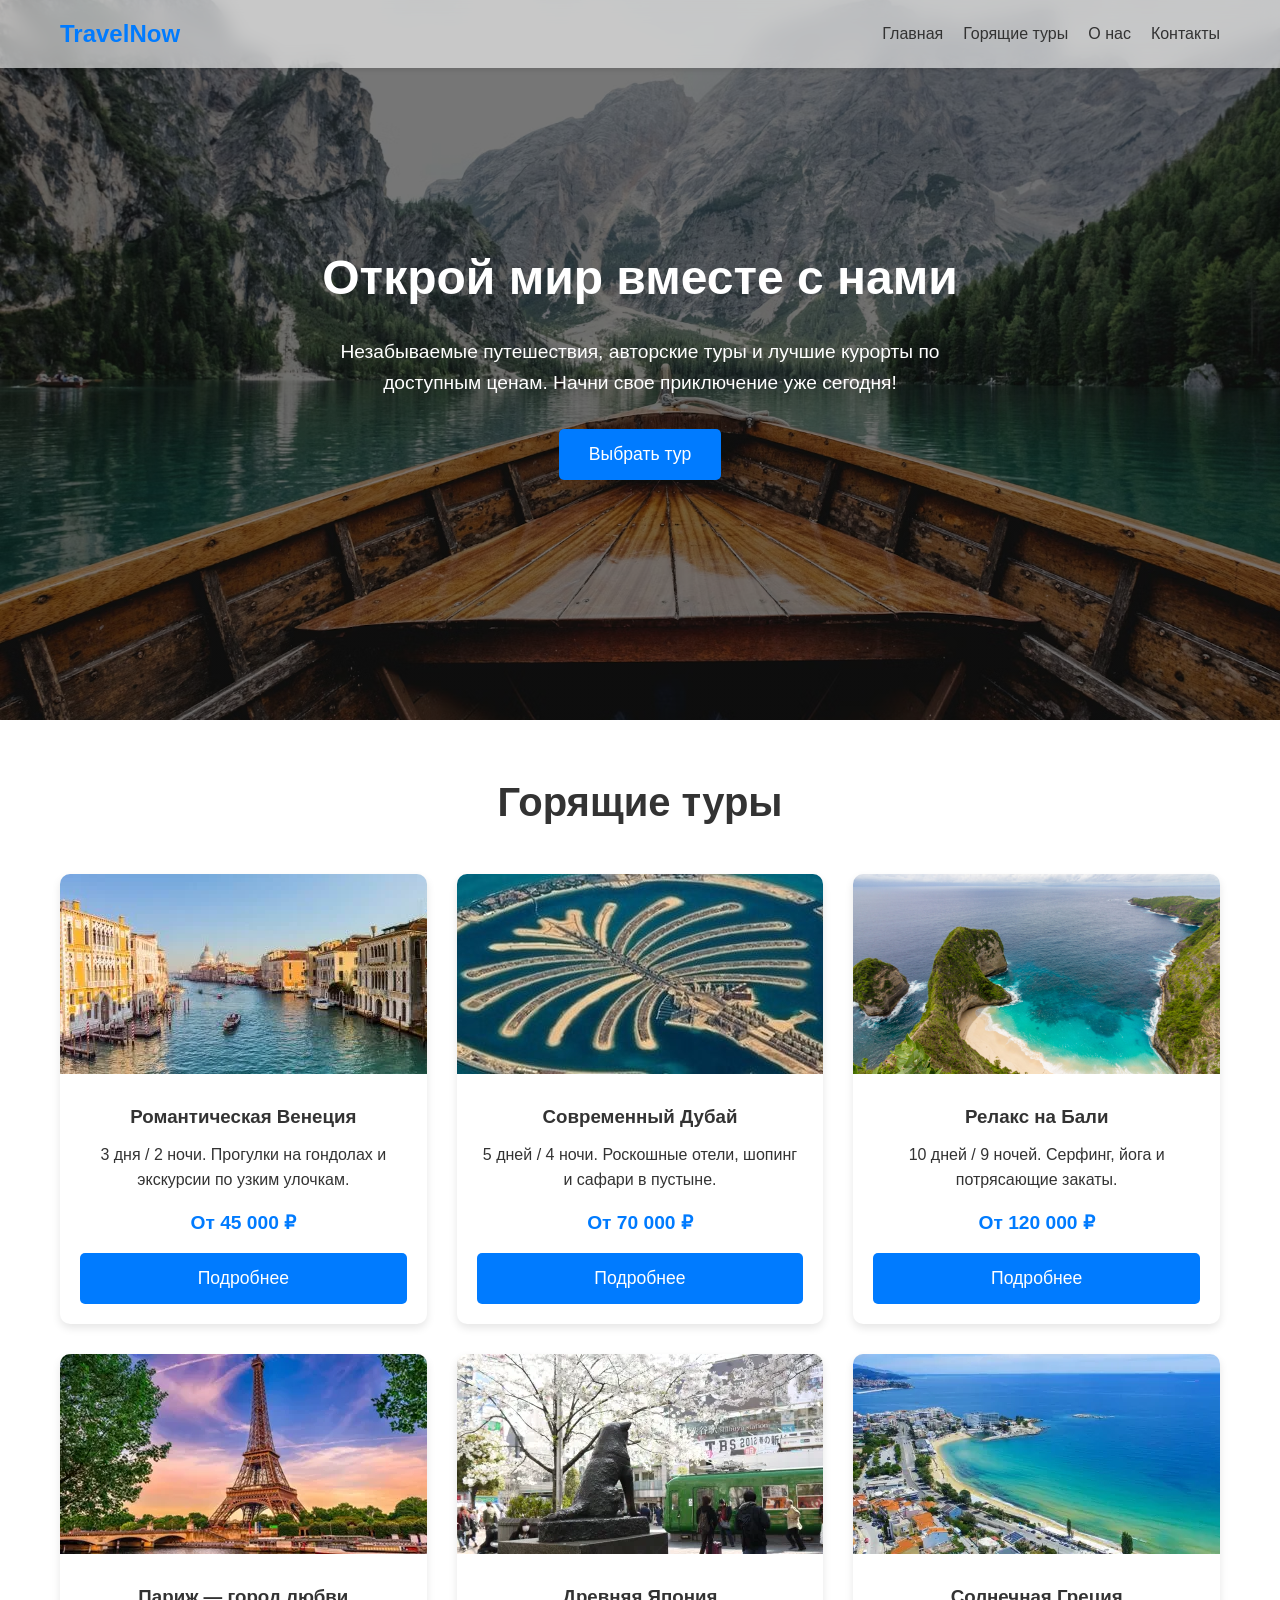
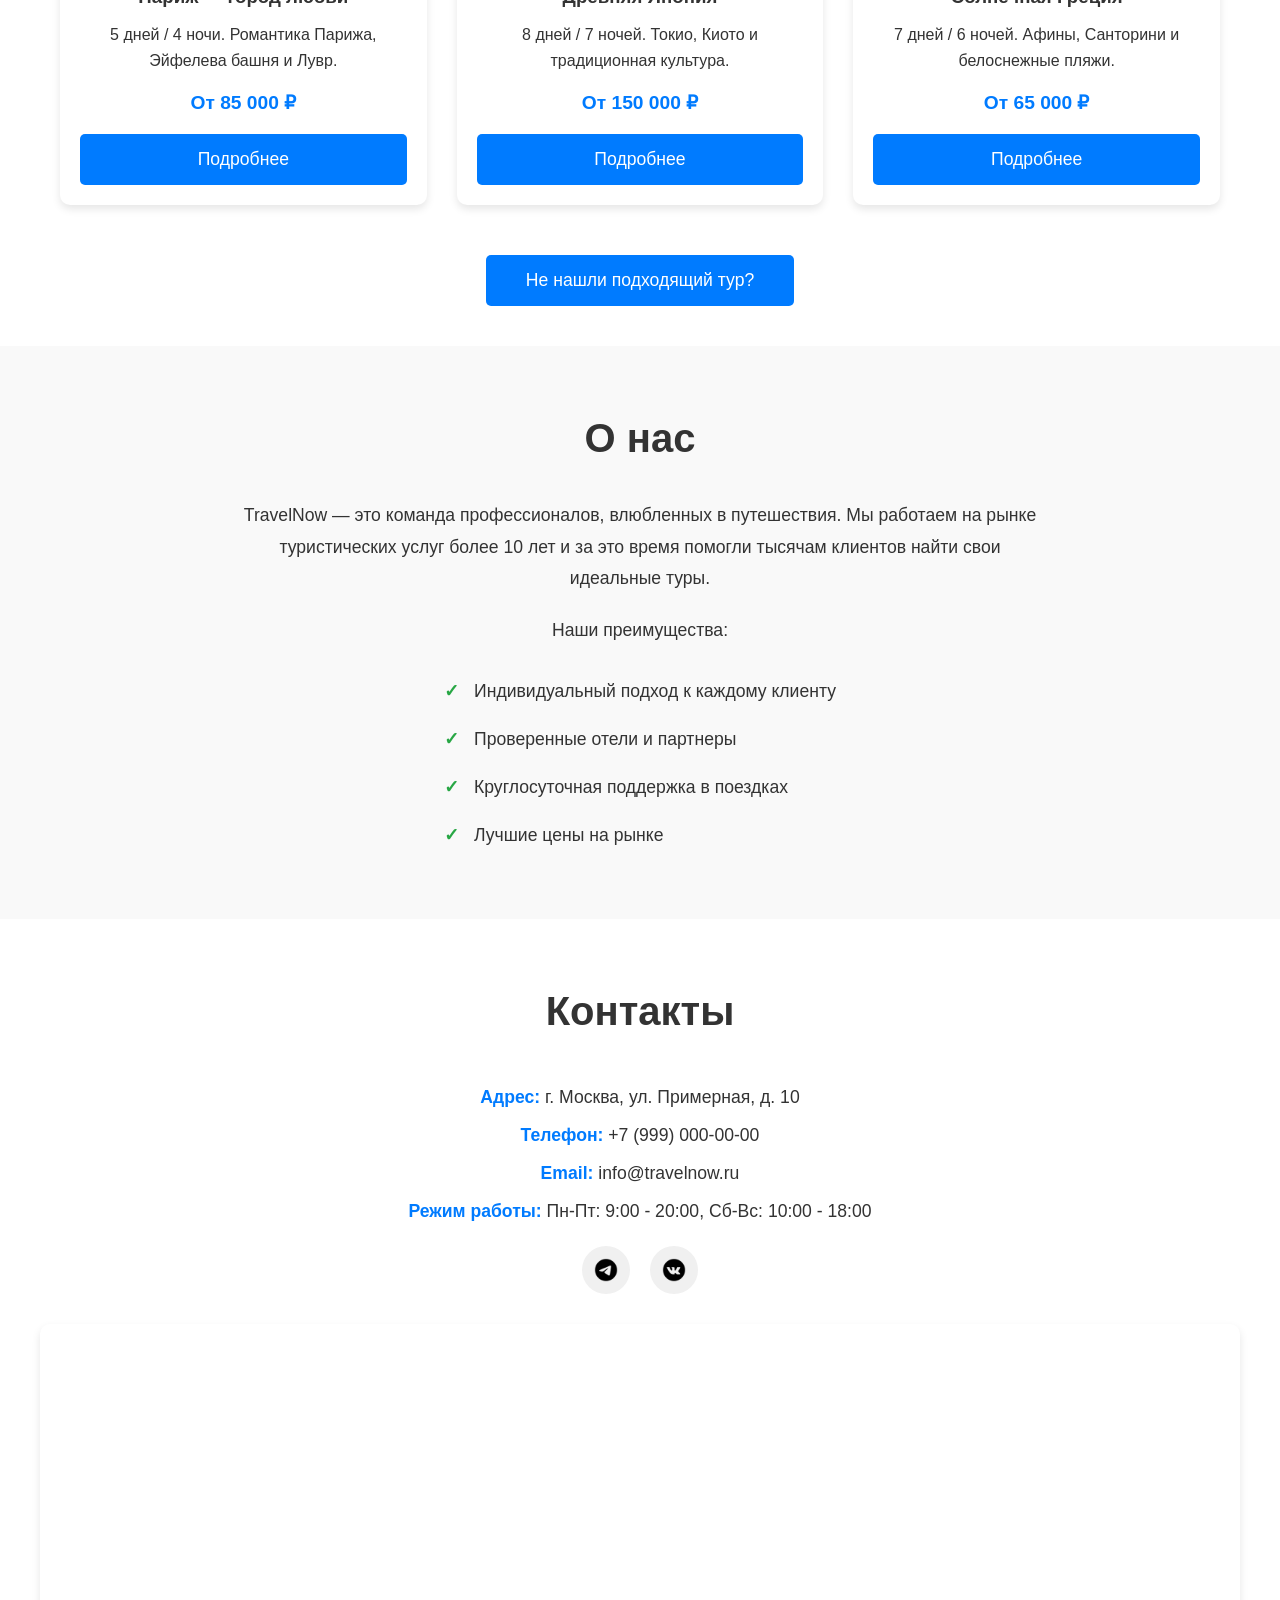
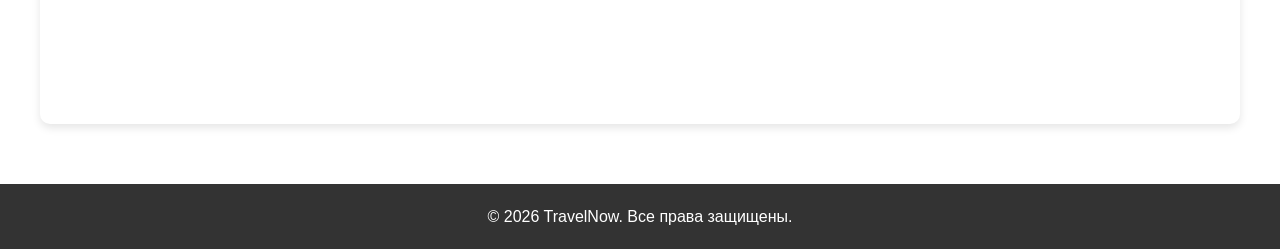
==== commit 2c2a247a: "update" ====
--- a/index.html
+++ b/index.html
@@ -4,12 +4,12 @@
 <head>
     <meta charset="UTF-8">
     <meta name="viewport" content="width=device-width, initial-scale=1.0">
-    <title>TravelNow - Туристические услуги</title>
+    <title>TravelNow</title>
     <link rel="stylesheet" href="assets/css/style.css">
 </head>
 
 <body>
-
+    <!--меню сайта -->
     <header>
         <div class="nav-container">
             <div class="logo">TravelNow</div>
@@ -22,187 +22,207 @@
             </ul>
         </div>
     </header>
-
-    <section id="home" class="hero">
-        <h1>Открой мир вместе с нами</h1>
-        <p>Незабываемые путешествия, авторские туры и лучшие курорты по доступным ценам. Начни свое приключение уже
-            сегодня!</p>
-        <a href="#tours"><button class="btn">Выбрать тур</button></a>
-    </section>
-
-    <section id="tours" class="tours">
-        <h2>Горящие туры</h2>
-        <div class="tours-grid">
-            <div class="tour-card" data-tour="Романтическая Венеция" data-price="45 000 ₽" data-duration="3 дня / 2 ночи" data-description="Прогулки на гондолах и экскурсии по узким улочкам." data-features="• Экскурсия по каналам Венеции|• Посещение площади Святого Марка|• Прогулка на гондоле|• Дегустация итальянской кухни" data-images="assets/img/tours/Venice/1.jpg,assets/img/tours/Venice/2.jpg,assets/img/tours/Venice/3.jpg,assets/img/tours/Venice/4.jpg,assets/img/tours/Venice/5.jpg">
-                <img src="assets/img/tours/Venice/venice.jpg"
-                    alt="Венеция" class="tour-img">
-                <div class="tour-info">
-                    <h3>Романтическая Венеция</h3>
-                    <p>3 дня / 2 ночи. Прогулки на гондолах и экскурсии по узким улочкам.</p>
-                    <div class="tour-price">От 45 000 ₽</div>
-                    <button class="btn tour-details-btn">Подробнее</button>
-                </div>
-            </div>
-            <div class="tour-card" data-tour="Современный Дубай" data-price="70 000 ₽" data-duration="5 дней / 4 ночи" data-description="Роскошные отели, шопинг и сафари в пустыне." data-features="• Сафари в пустыне на джипах|• Посещение Бурдж-Халифа|• Шопинг в Dubai Mall|• Ужин в традиционном лагере" data-images="assets/img/tours/Dubai/1.jpg,assets/img/tours/Dubai/2.jpg,assets/img/tours/Dubai/3.jpg,assets/img/tours/Dubai/4.jpg,assets/img/tours/Dubai/5.jpg">
-                <img src="assets/img/tours/Dubai/dubai_card.jpg"
-                    alt="Дубай" class="tour-img">
-                <div class="tour-info">
-                    <h3>Современный Дубай</h3>
-                    <p>5 дней / 4 ночи. Роскошные отели, шопинг и сафари в пустыне.</p>
-                    <div class="tour-price">От 70 000 ₽</div>
-                    <button class="btn tour-details-btn">Подробнее</button>
-                </div>
-            </div>
-            <div class="tour-card" data-tour="Релакс на Бали" data-price="120 000 ₽" data-duration="10 дней / 9 ночей" data-description="Серфинг, йога и потрясающие закаты." data-features="• Уроки серфинга на пляже Кута|• Йога-ретрит в Убуде|• Посещение храмов|• Закат на пляже Джимбаран" data-images="assets/img/tours/Bali/1.jpg,assets/img/tours/Bali/2.jpg,assets/img/tours/Bali/3.jpg,assets/img/tours/Bali/4.jpg,assets/img/tours/Bali/5.jpg">
-                <img src="assets/img/tours/Bali/bali_card.jpg"
-                    alt="Бали" class="tour-img">
-                <div class="tour-info">
-                    <h3>Релакс на Бали</h3>
-                    <p>10 дней / 9 ночей. Серфинг, йога и потрясающие закаты.</p>
-                    <div class="tour-price">От 120 000 ₽</div>
-                    <button class="btn tour-details-btn">Подробнее</button>
-                </div>
-            </div>
-            <div class="tour-card" data-tour="Париж — город любви" data-price="85 000 ₽" data-duration="5 дней / 4 ночи" data-description="Романтика Парижа, Эйфелева башня и Лувр." data-features="• Экскурсия по Лувру|• Подъём на Эйфелеву башню|• Прогулка по Сене|• Посещение Монмартра" data-images="assets/img/tours/Paris/1.jpg,assets/img/tours/Paris/2.jpg,assets/img/tours/Paris/3.jpg,assets/img/tours/Paris/4.jpg,assets/img/tours/Paris/5.jpg">
-                <img src="assets/img/tours/Paris/paris_card.jpg"
-                    alt="Париж" class="tour-img">
-                <div class="tour-info">
-                    <h3>Париж — город любви</h3>
-                    <p>5 дней / 4 ночи. Романтика Парижа, Эйфелева башня и Лувр.</p>
-                    <div class="tour-price">От 85 000 ₽</div>
-                    <button class="btn tour-details-btn">Подробнее</button>
-                </div>
-            </div>
-            <div class="tour-card" data-tour="Древняя Япония" data-price="150 000 ₽" data-duration="8 дней / 7 ночей" data-description="Токио, Киото и традиционная культура." data-features="• Посещение храмов Киото|• Прогулка по Токио|• Чайная церемония|• Горячие источники онсэн" data-images="assets/img/tours/Japan/1.jpg,assets/img/tours/Japan/2.jpg,assets/img/tours/Japan/3.jpg,assets/img/tours/Japan/4.jpg,assets/img/tours/Japan/5.jpg">
-                <img src="assets/img/tours/Japan/japan_card.jpg"
-                    alt="Япония" class="tour-img">
-                <div class="tour-info">
-                    <h3>Древняя Япония</h3>
-                    <p>8 дней / 7 ночей. Токио, Киото и традиционная культура.</p>
-                    <div class="tour-price">От 150 000 ₽</div>
-                    <button class="btn tour-details-btn">Подробнее</button>
-                </div>
-            </div>
-            <div class="tour-card" data-tour="Солнечная Греция" data-price="65 000 ₽" data-duration="7 дней / 6 ночей" data-description="Афины, Санторини и белоснежные пляжи." data-features="• Экскурсия по Акрополю|• Закат на Санторини|• Прогулка на яхте|• Греческая кухня" data-images="assets/img/tours/Greece/1.jpg,assets/img/tours/Greece/2.jpg,assets/img/tours/Greece/3.jpg,assets/img/tours/Greece/4.jpg,assets/img/tours/Greece/5.jpg">
-                <img src="assets/img/tours/Greece/greece_card.jpg"
-                    alt="Греция" class="tour-img">
-                <div class="tour-info">
-                    <h3>Солнечная Греция</h3>
-                    <p>7 дней / 6 ночей. Афины, Санторини и белоснежные пляжи.</p>
-                    <div class="tour-price">От 65 000 ₽</div>
-                    <button class="btn tour-details-btn">Подробнее</button>
+    <main>
+        <!--секция с баннером -->
+        <section id="home" class="hero">
+            <h1>Открой мир вместе с нами</h1>
+            <p>Незабываемые путешествия, авторские туры и лучшие курорты по доступным ценам. Начни свое приключение уже
+                сегодня!</p>
+            <a href="#tours"><button class="btn">Выбрать тур</button></a>
+        </section>
+
+        <!--секция с карточками туров -->
+        <section id="tours" class="tours">
+            <h2>Горящие туры</h2>
+            <div class="tours-grid">
+                <div class="tour-card" data-tour="Романтическая Венеция" data-price="45 000 ₽"
+                    data-duration="3 дня / 2 ночи" data-description="Прогулки на гондолах и экскурсии по узким улочкам."
+                    data-features="• Экскурсия по каналам Венеции|• Посещение площади Святого Марка|• Прогулка на гондоле|• Дегустация итальянской кухни"
+                    data-images="assets/img/tours/Venice/1.jpg,assets/img/tours/Venice/2.jpg,assets/img/tours/Venice/3.jpg,assets/img/tours/Venice/4.jpg,assets/img/tours/Venice/5.jpg">
+                    <img src="assets/img/tours/Venice/venice.jpg" alt="Венеция" class="tour-img">
+                    <div class="tour-info">
+                        <h3>Романтическая Венеция</h3>
+                        <p>3 дня / 2 ночи. Прогулки на гондолах и экскурсии по узким улочкам.</p>
+                        <div class="tour-price">От 45 000 ₽</div>
+                        <button class="btn tour-details-btn">Подробнее</button>
+                    </div>
+                </div>
+                <div class="tour-card" data-tour="Современный Дубай" data-price="70 000 ₽"
+                    data-duration="5 дней / 4 ночи" data-description="Роскошные отели, шопинг и сафари в пустыне."
+                    data-features="• Сафари в пустыне на джипах|• Посещение Бурдж-Халифа|• Шопинг в Dubai Mall|• Ужин в традиционном лагере"
+                    data-images="assets/img/tours/Dubai/1.jpg,assets/img/tours/Dubai/2.jpg,assets/img/tours/Dubai/3.jpg,assets/img/tours/Dubai/4.jpg,assets/img/tours/Dubai/5.jpg">
+                    <img src="assets/img/tours/Dubai/dubai_card.jpg" alt="Дубай" class="tour-img">
+                    <div class="tour-info">
+                        <h3>Современный Дубай</h3>
+                        <p>5 дней / 4 ночи. Роскошные отели, шопинг и сафари в пустыне.</p>
+                        <div class="tour-price">От 70 000 ₽</div>
+                        <button class="btn tour-details-btn">Подробнее</button>
+                    </div>
+                </div>
+                <div class="tour-card" data-tour="Релакс на Бали" data-price="120 000 ₽"
+                    data-duration="10 дней / 9 ночей" data-description="Серфинг, йога и потрясающие закаты."
+                    data-features="• Уроки серфинга на пляже Кута|• Йога-ретрит в Убуде|• Посещение храмов|• Закат на пляже Джимбаран"
+                    data-images="assets/img/tours/Bali/1.jpg,assets/img/tours/Bali/2.jpg,assets/img/tours/Bali/3.jpg,assets/img/tours/Bali/4.jpg,assets/img/tours/Bali/5.jpg">
+                    <img src="assets/img/tours/Bali/bali_card.jpg" alt="Бали" class="tour-img">
+                    <div class="tour-info">
+                        <h3>Релакс на Бали</h3>
+                        <p>10 дней / 9 ночей. Серфинг, йога и потрясающие закаты.</p>
+                        <div class="tour-price">От 120 000 ₽</div>
+                        <button class="btn tour-details-btn">Подробнее</button>
+                    </div>
+                </div>
+                <div class="tour-card" data-tour="Париж — город любви" data-price="85 000 ₽"
+                    data-duration="5 дней / 4 ночи" data-description="Романтика Парижа, Эйфелева башня и Лувр."
+                    data-features="• Экскурсия по Лувру|• Подъём на Эйфелеву башню|• Прогулка по Сене|• Посещение Монмартра"
+                    data-images="assets/img/tours/Paris/1.jpg,assets/img/tours/Paris/2.jpg,assets/img/tours/Paris/3.jpg,assets/img/tours/Paris/4.jpg,assets/img/tours/Paris/5.jpg">
+                    <img src="assets/img/tours/Paris/paris_card.jpg" alt="Париж" class="tour-img">
+                    <div class="tour-info">
+                        <h3>Париж — город любви</h3>
+                        <p>5 дней / 4 ночи. Романтика Парижа, Эйфелева башня и Лувр.</p>
+                        <div class="tour-price">От 85 000 ₽</div>
+                        <button class="btn tour-details-btn">Подробнее</button>
+                    </div>
+                </div>
+                <div class="tour-card" data-tour="Древняя Япония" data-price="150 000 ₽"
+                    data-duration="8 дней / 7 ночей" data-description="Токио, Киото и традиционная культура."
+                    data-features="• Посещение храмов Киото|• Прогулка по Токио|• Чайная церемония|• Горячие источники онсэн"
+                    data-images="assets/img/tours/Japan/1.jpg,assets/img/tours/Japan/2.jpg,assets/img/tours/Japan/3.jpg,assets/img/tours/Japan/4.jpg,assets/img/tours/Japan/5.jpg">
+                    <img src="assets/img/tours/Japan/japan_card.jpg" alt="Япония" class="tour-img">
+                    <div class="tour-info">
+                        <h3>Древняя Япония</h3>
+                        <p>8 дней / 7 ночей. Токио, Киото и традиционная культура.</p>
+                        <div class="tour-price">От 150 000 ₽</div>
+                        <button class="btn tour-details-btn">Подробнее</button>
+                    </div>
+                </div>
+                <div class="tour-card" data-tour="Солнечная Греция" data-price="65 000 ₽"
+                    data-duration="7 дней / 6 ночей" data-description="Афины, Санторини и белоснежные пляжи."
+                    data-features="• Экскурсия по Акрополю|• Закат на Санторини|• Прогулка на яхте|• Греческая кухня"
+                    data-images="assets/img/tours/Greece/1.jpg,assets/img/tours/Greece/2.jpg,assets/img/tours/Greece/3.jpg,assets/img/tours/Greece/4.jpg,assets/img/tours/Greece/5.jpg">
+                    <img src="assets/img/tours/Greece/greece_card.jpg" alt="Греция" class="tour-img">
+                    <div class="tour-info">
+                        <h3>Солнечная Греция</h3>
+                        <p>7 дней / 6 ночей. Афины, Санторини и белоснежные пляжи.</p>
+                        <div class="tour-price">От 65 000 ₽</div>
+                        <button class="btn tour-details-btn">Подробнее</button>
+                    </div>
+                </div>
+            </div>
+        </section>
+
+        <button class="btn btn-select-tour" id="btn-select-tour">Не нашли подходящий тур?</button>
+
+        <!--секция О нас -->
+        <section id="about" class="about">
+            <h2>О нас</h2>
+            <div class="about-content">
+                <p>TravelNow — это команда профессионалов, влюбленных в путешествия. Мы работаем на рынке туристических
+                    услуг более 10 лет и за это время помогли тысячам клиентов найти свои идеальные туры.</p>
+                <p>Наши преимущества:</p>
+                <ul>
+                    <li>Индивидуальный подход к каждому клиенту</li>
+                    <li>Проверенные отели и партнеры</li>
+                    <li>Круглосуточная поддержка в поездках</li>
+                    <li>Лучшие цены на рынке</li>
+                </ul>
+            </div>
+        </section>
+
+        <!--секция Контакты -->
+        <section id="contacts" class="contacts">
+            <h2>Контакты</h2>
+            <div class="contacts-content">
+                <div class="contact-info">
+                    <p><strong>Адрес:</strong> г. Москва, ул. Примерная, д. 10</p>
+                    <p><strong>Телефон:</strong> +7 (999) 000-00-00</p>
+                    <p><strong>Email:</strong> info@travelnow.ru</p>
+                    <p><strong>Режим работы:</strong> Пн-Пт: 9:00 - 20:00, Сб-Вс: 10:00 - 18:00</p>
+                    <div class="social-links">
+                        <a href="https://t.me/travelnow" target="_blank" class="social-link" aria-label="Telegram">
+                            <img src="assets/img/icons/icon_tg.png" alt="Telegram" width="24" height="24">
+                        </a>
+                        <a href="https://vk.com/travelnow" target="_blank" class="social-link" aria-label="ВКонтакте">
+                            <img src="assets/img/icons/icon_vk.png" alt="ВКонтакте" width="24" height="24">
+                        </a>
+                    </div>
+                </div>
+                <div class="map">
+                    <iframe
+                        src="https://yandex.ru/map-widget/v1/?um=constructor%3A6314f44ac59083f44292f0ea3d0b2ef62b8686c019bf9ebcc192a0dcf60503ec&amp;source=constructor"
+                        width="100%" height="400" frameborder="0"></iframe>
+                </div>
+            </div>
+        </section>
+
+
+        <!-- Модальное окно для подбора тура -->
+        <div class="modal-overlay" id="modal-overlay-select">
+            <div class="modal modal-small">
+                <button class="modal-close" id="modal-close-select">&times;</button>
+                <div class="modal-content modal-content-small">
+                    <div class="modal-info modal-info-small">
+                        <h2>Подбор тура</h2>
+                        <p class="modal-description">Оставьте заявку, и мы подберем для вас идеальный тур!</p>
+                        <form action="https://formspree.io/f/mlgpbnyz" method="POST" class="modal-form">
+                            <input type="text" name="user_name" placeholder="Ваше имя" required>
+                            <input type="tel" name="user_phone" placeholder="Номер телефона" required>
+                            <textarea name="user_message"
+                                placeholder="Пожелания к туру (страна, даты, бюджет)"></textarea>
+                            <button type="submit" class="btn">Отправить заявку</button>
+                            <p class="contact-disclaimer">
+                                Нажимая кнопку, вы соглашаетесь с обработкой персональных данных.
+                            </p>
+                        </form>
+                    </div>
                 </div>
             </div>
         </div>
-    </section>
-
-    <button class="btn btn-select-tour" id="btn-select-tour">Не нашли подходящий тур?</button>
-
-    <section id="about" class="about">
-        <h2>О нас</h2>
-        <div class="about-content">
-            <p>TravelNow — это команда профессионалов, влюбленных в путешествия. Мы работаем на рынке туристических услуг более 10 лет и за это время помогли тысячам клиентов найти свои идеальные туры.</p>
-            <p>Наши преимущества:</p>
-            <ul>
-                <li>Индивидуальный подход к каждому клиенту</li>
-                <li>Проверенные отели и партнеры</li>
-                <li>Круглосуточная поддержка в поездках</li>
-                <li>Лучшие цены на рынке</li>
-            </ul>
+
+        <!-- Модальное окно -->
+        <div class="modal-overlay" id="modal-overlay">
+            <div class="modal">
+                <button class="modal-close" id="modal-close">&times;</button>
+                <div class="modal-content">
+                    <div class="modal-carousel">
+                        <button class="carousel-btn carousel-prev" id="carousel-prev">&#10094;</button>
+                        <div class="carousel-images">
+                            <img src="" alt="" class="modal-img active" id="modal-img-0">
+                            <img src="" alt="" class="modal-img" id="modal-img-1">
+                            <img src="" alt="" class="modal-img" id="modal-img-2">
+                            <img src="" alt="" class="modal-img" id="modal-img-3">
+                            <img src="" alt="" class="modal-img" id="modal-img-4">
+                        </div>
+                        <button class="carousel-btn carousel-next" id="carousel-next">&#10095;</button>
+                        <div class="carousel-dots" id="carousel-dots"></div>
+                    </div>
+                    <div class="modal-info">
+                        <h2 id="modal-title"></h2>
+                        <p class="modal-duration" id="modal-duration"></p>
+                        <p class="modal-description" id="modal-description"></p>
+                        <div class="modal-price" id="modal-price"></div>
+
+                        <h3>Включено в тур:</h3>
+                        <ul class="modal-features" id="modal-features"></ul>
+
+                        <h3>Выберите дату начала:</h3>
+                        <input type="date" id="modal-date" class="modal-date-input">
+
+                        <h3>Оставить заявку:</h3>
+                        <form action="https://formspree.io/f/mlgpbnyz" method="POST" class="modal-form">
+                            <input type="text" name="user_name" placeholder="Ваше имя" required>
+                            <input type="tel" name="user_phone" placeholder="Номер телефона" required>
+                            <input type="hidden" name="tour_name" id="modal-tour-hidden">
+                            <input type="hidden" name="tour_date" id="modal-date-hidden">
+                            <button type="submit" class="btn">Отправить заявку</button>
+                            <p class="contact-disclaimer">
+                                Нажимая кнопку, вы соглашаетесь с обработкой персональных данных.
+                            </p>
+                        </form>
+                    </div>
+                </div>
+            </div>
         </div>
-    </section>
-
-    <section id="contacts" class="contacts">
-        <h2>Контакты</h2>
-        <div class="contacts-content">
-            <div class="contact-info">
-                <p><strong>Адрес:</strong> г. Москва, ул. Примерная, д. 10</p>
-                <p><strong>Телефон:</strong> +7 (999) 000-00-00</p>
-                <p><strong>Email:</strong> info@travelnow.ru</p>
-                <p><strong>Режим работы:</strong> Пн-Пт: 9:00 - 20:00, Сб-Вс: 10:00 - 18:00</p>
-                <div class="social-links">
-                    <a href="https://t.me/travelnow" target="_blank" class="social-link" aria-label="Telegram">
-                        <img src="assets/img/icons/icon_tg.png" alt="Telegram" width="24" height="24">
-                    </a>
-                    <a href="https://vk.com/travelnow" target="_blank" class="social-link" aria-label="ВКонтакте">
-                        <img src="assets/img/icons/icon_vk.png" alt="ВКонтакте" width="24" height="24">
-                    </a>
-                </div>
-            </div>
-            <div class="map">
-                <iframe src="https://yandex.ru/map-widget/v1/?um=constructor%3A6314f44ac59083f44292f0ea3d0b2ef62b8686c019bf9ebcc192a0dcf60503ec&amp;source=constructor" width="100%" height="400" frameborder="0"></iframe>
-            </div>
-        </div>
-    </section>
-
-
-    <!-- Модальное окно для подбора тура -->
-    <div class="modal-overlay" id="modal-overlay-select">
-        <div class="modal modal-small">
-            <button class="modal-close" id="modal-close-select">&times;</button>
-            <div class="modal-content modal-content-small">
-                <div class="modal-info modal-info-small">
-                    <h2>Подбор тура</h2>
-                    <p class="modal-description">Оставьте заявку, и мы подберем для вас идеальный тур!</p>
-                    <form action="https://formspree.io/f/mlgpbnyz" method="POST" class="modal-form">
-                        <input type="text" name="user_name" placeholder="Ваше имя" required>
-                        <input type="tel" name="user_phone" placeholder="Номер телефона" required>
-                        <textarea name="user_message" placeholder="Пожелания к туру (страна, даты, бюджет)"></textarea>
-                        <button type="submit" class="btn">Отправить заявку</button>
-                        <p class="contact-disclaimer">
-                            Нажимая кнопку, вы соглашаетесь с обработкой персональных данных.
-                        </p>
-                    </form>
-                </div>
-            </div>
-        </div>
-    </div>
-
-    <!-- Модальное окно -->
-    <div class="modal-overlay" id="modal-overlay">
-        <div class="modal">
-            <button class="modal-close" id="modal-close">&times;</button>
-            <div class="modal-content">
-                <div class="modal-carousel">
-                    <button class="carousel-btn carousel-prev" id="carousel-prev">&#10094;</button>
-                    <div class="carousel-images">
-                        <img src="" alt="" class="modal-img active" id="modal-img-0">
-                        <img src="" alt="" class="modal-img" id="modal-img-1">
-                        <img src="" alt="" class="modal-img" id="modal-img-2">
-                        <img src="" alt="" class="modal-img" id="modal-img-3">
-                        <img src="" alt="" class="modal-img" id="modal-img-4">
-                    </div>
-                    <button class="carousel-btn carousel-next" id="carousel-next">&#10095;</button>
-                    <div class="carousel-dots" id="carousel-dots"></div>
-                </div>
-                <div class="modal-info">
-                    <h2 id="modal-title"></h2>
-                    <p class="modal-duration" id="modal-duration"></p>
-                    <p class="modal-description" id="modal-description"></p>
-                    <div class="modal-price" id="modal-price"></div>
-                    
-                    <h3>Включено в тур:</h3>
-                    <ul class="modal-features" id="modal-features"></ul>
-                    
-                    <h3>Выберите дату начала:</h3>
-                    <input type="date" id="modal-date" class="modal-date-input">
-                    
-                    <h3>Оставить заявку:</h3>
-                    <form action="https://formspree.io/f/mlgpbnyz" method="POST" class="modal-form">
-                        <input type="text" name="user_name" placeholder="Ваше имя" required>
-                        <input type="tel" name="user_phone" placeholder="Номер телефона" required>
-                        <input type="hidden" name="tour_name" id="modal-tour-hidden">
-                        <input type="hidden" name="tour_date" id="modal-date-hidden">
-                        <button type="submit" class="btn">Отправить заявку</button>
-                        <p class="contact-disclaimer">
-                            Нажимая кнопку, вы соглашаетесь с обработкой персональных данных.
-                        </p>
-                    </form>
-                </div>
-            </div>
-        </div>
-    </div>
-
+    </main>
     <footer>
         <p>&copy; 2026 TravelNow. Все права защищены.</p>
     </footer>
--- a/assets/css/style.css
+++ b/assets/css/style.css
@@ -13,7 +13,12 @@
 body {
     line-height: 1.6;
     color: #333;
-    background-color: #f9f9f9;
+    background-color: #fff;
+}
+
+:root {
+    --accent-color: #007BFF;
+    --accent-hover: #0056b3;
 }
 
 a {
@@ -66,7 +71,6 @@
 
 /* --- ГЛАВНЫЙ ЭКРАН (HERO) --- */
 .hero {
-    margin-top: 60px;
     background: linear-gradient(rgba(0, 0, 0, 0.5), rgba(0, 0, 0, 0.5)), url('../img/banner.avif') center/cover;
     height: 80vh;
     display: flex;
@@ -91,7 +95,7 @@
 
 .btn {
     padding: 15px 30px;
-    background-color: #007BFF;
+    background-color: var(--accent-color);
     color: #fff;
     border: none;
     border-radius: 5px;
@@ -101,7 +105,7 @@
 }
 
 .btn:hover {
-    background-color: #0056b3;
+    background-color: var(--accent-hover);
 }
 
 /* --- СЕКЦИЯ ТУРОВ --- */
@@ -212,7 +216,7 @@
     display: block;
     margin: 40px auto;
     padding: 15px 40px;
-    background-color: #007BFF;
+    background-color: var(--accent-color);
     color: #fff;
     border: none;
     border-radius: 5px;
@@ -222,7 +226,7 @@
 }
 
 .btn-select-tour:hover {
-    background-color: #0056b3;
+    background-color: var(--accent-hover);
 }
 
 /* --- МОДАЛЬНОЕ ОКНО ПОДБОРА ТУРА (компактное) --- */
@@ -400,27 +404,32 @@
 /* --- АДАПТАЦИЯ ДЛЯ МОБИЛЬНЫХ УСТРОЙСТВ (Media Queries) --- */
 @media (max-width: 768px) {
     .nav-links {
-        display: none;
-        /* Скрываем меню по умолчанию на мобилках */
+        display: flex;
         flex-direction: column;
         position: absolute;
         top: 60px;
         left: 0;
         width: 100%;
-        background-color: #fff;
+        background-color: rgba(255, 255, 255, 0.95);
+        backdrop-filter: blur(10px);
+        -webkit-backdrop-filter: blur(10px);
         box-shadow: 0 4px 5px rgba(0, 0, 0, 0.1);
         padding: 20px 0;
         text-align: center;
+        opacity: 0;
+        visibility: hidden;
+        transform: translateY(-10px);
+        transition: opacity 0.3s ease, transform 0.3s ease, visibility 0.3s;
     }
 
     .nav-links.active {
-        display: flex;
-        /* Показываем меню при клике */
+        opacity: 1;
+        visibility: visible;
+        transform: translateY(0);
     }
 
     .menu-toggle {
         display: block;
-        /* Показываем бургер-меню */
     }
 
     .hero h1 {
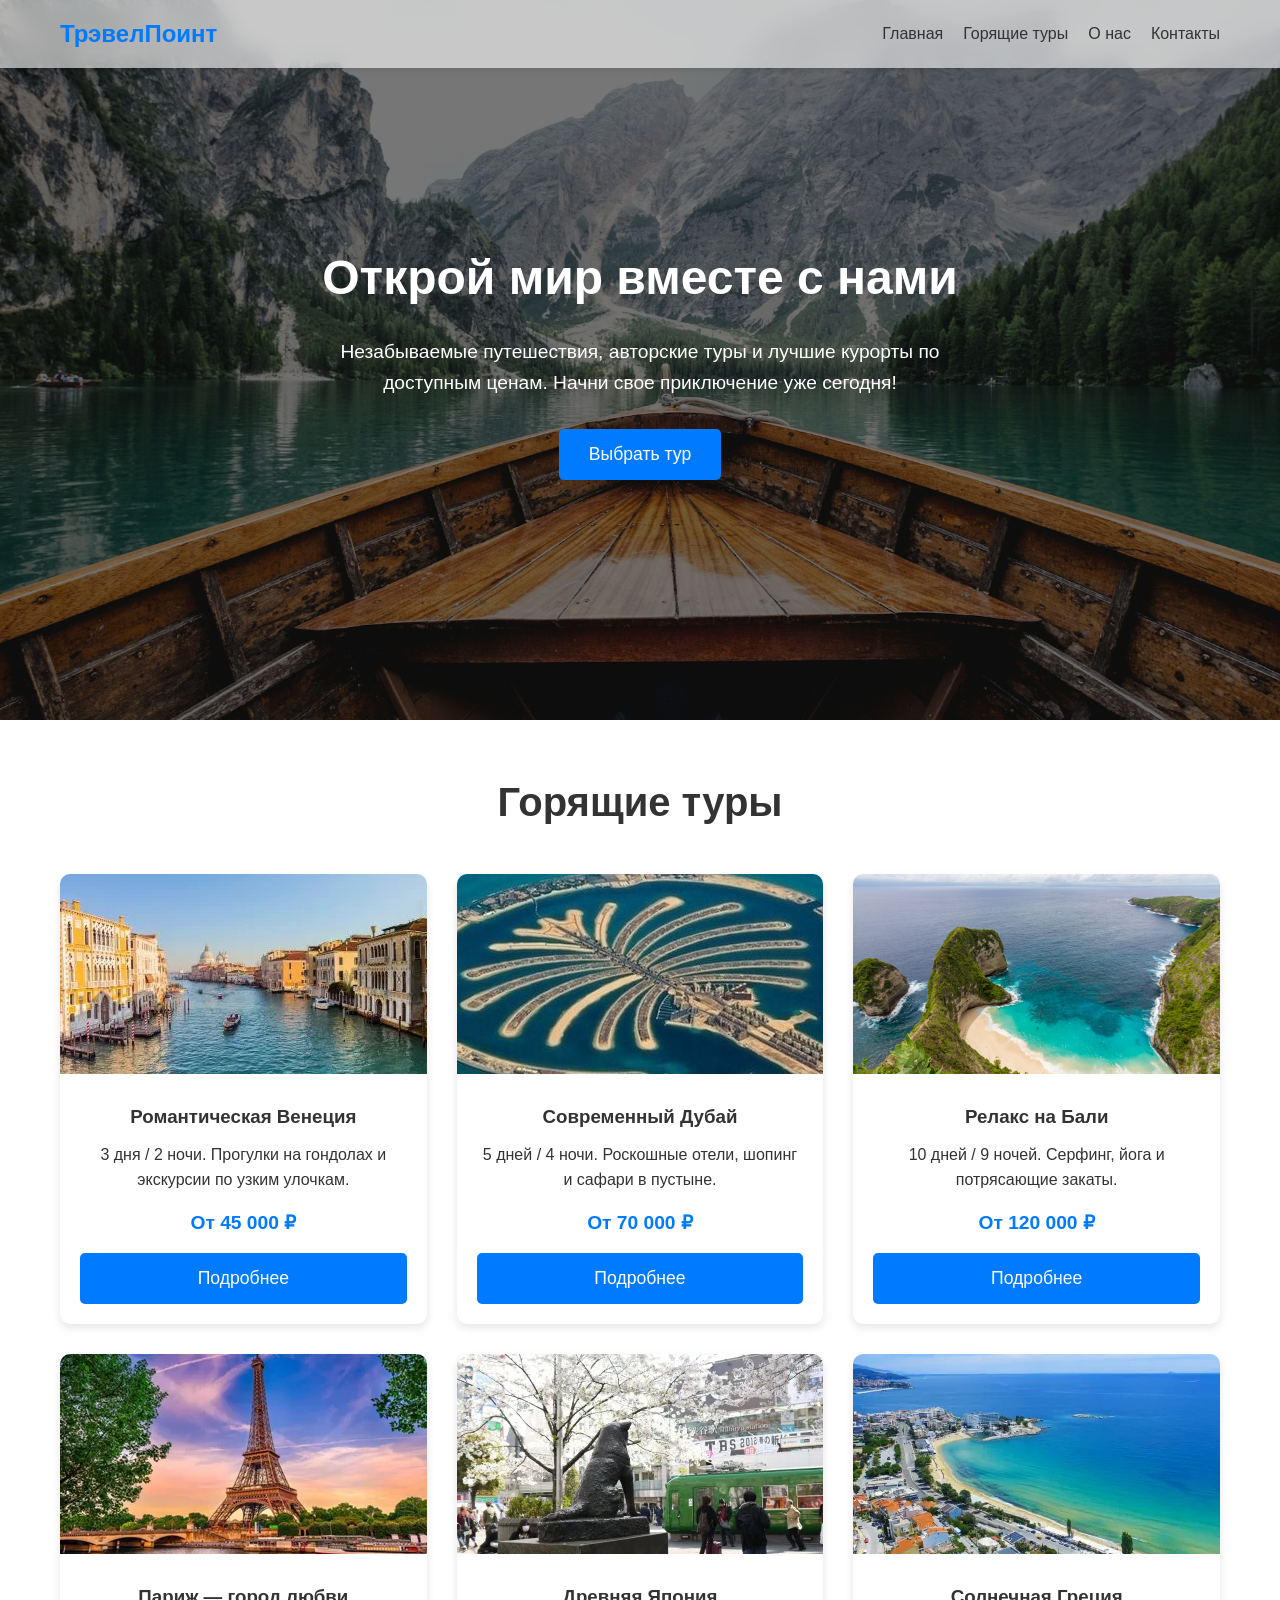
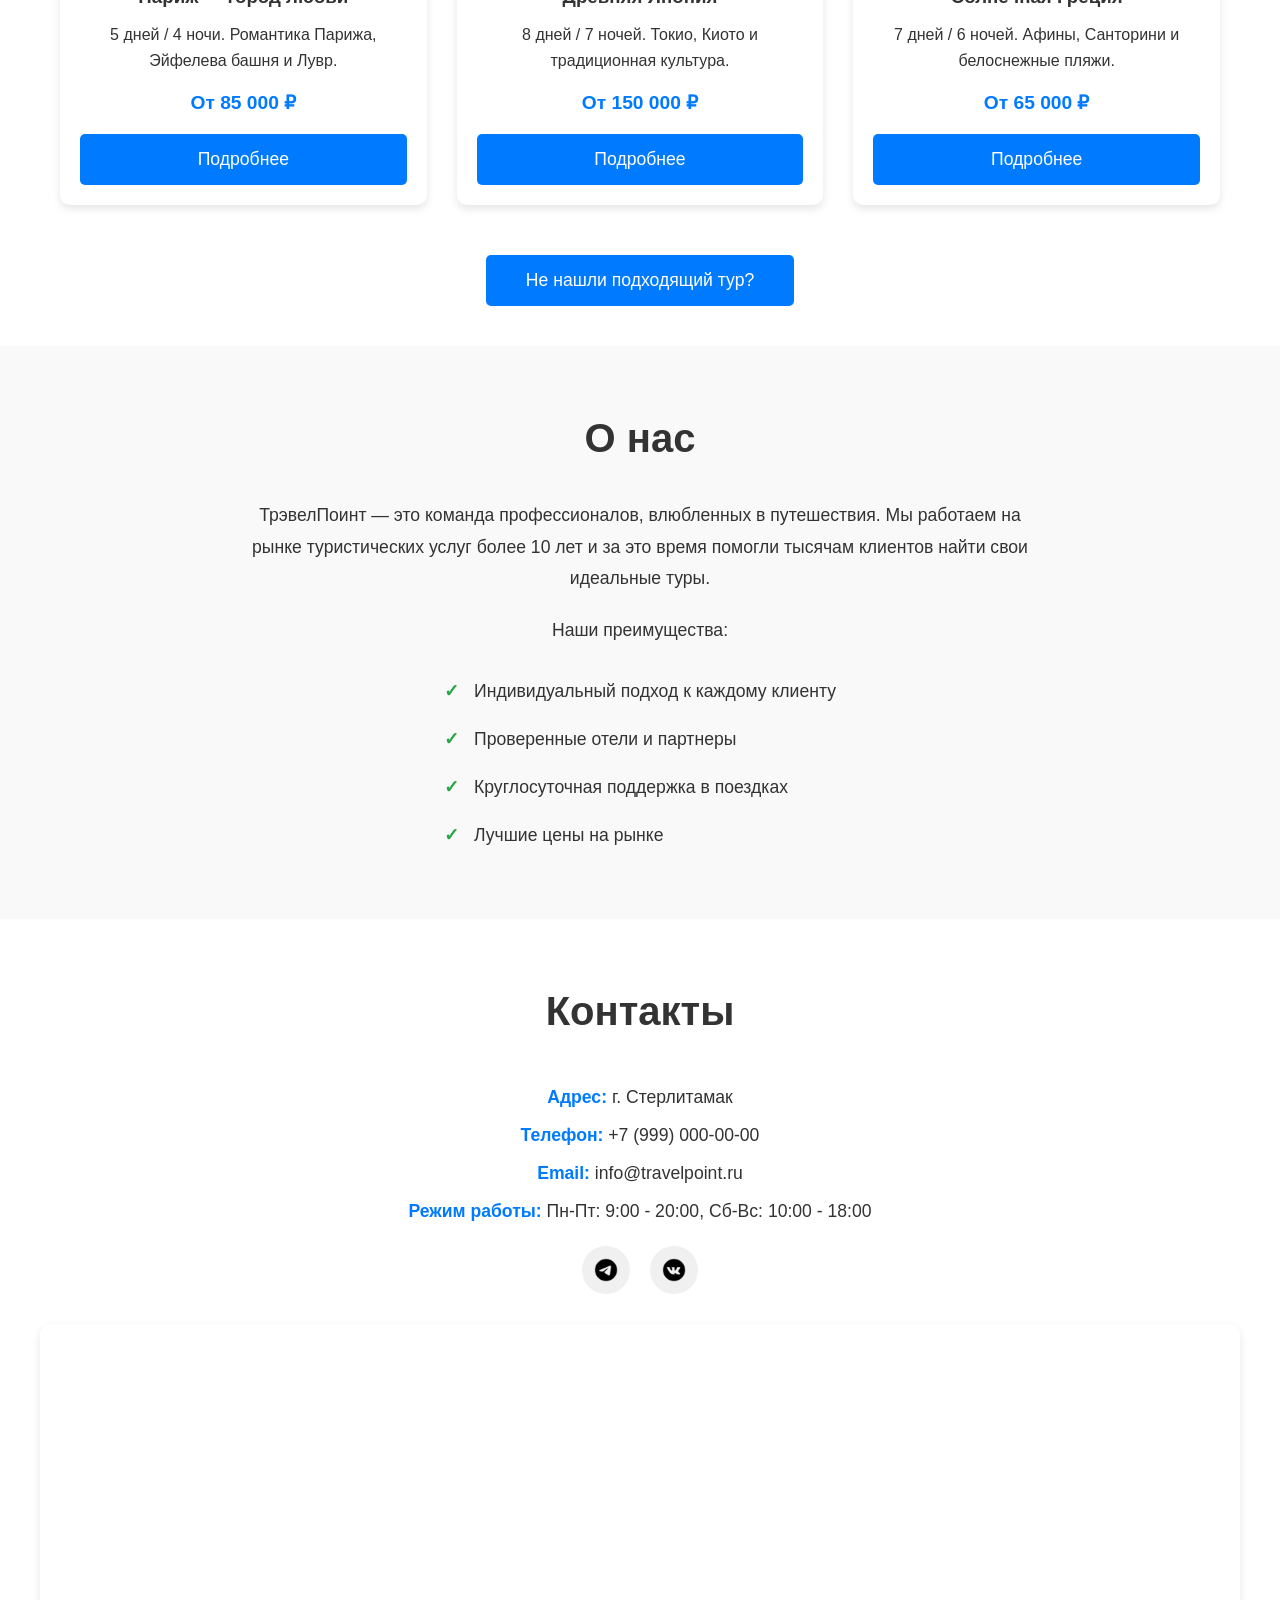
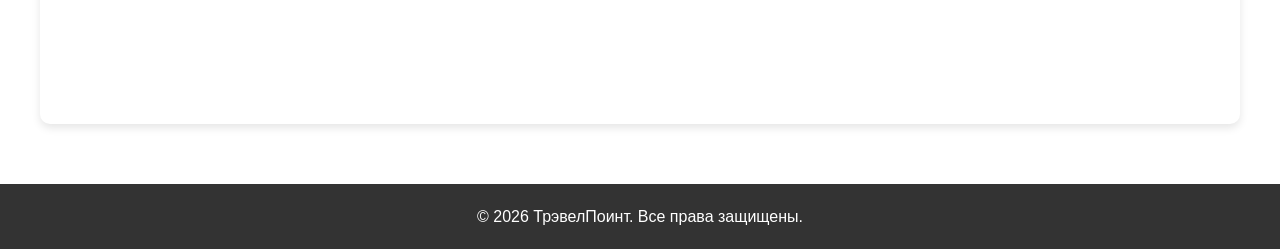
==== commit 15c6d266: "update" ====
--- a/index.html
+++ b/index.html
@@ -4,7 +4,7 @@
 <head>
     <meta charset="UTF-8">
     <meta name="viewport" content="width=device-width, initial-scale=1.0">
-    <title>TravelNow</title>
+    <title>ТрэвелПоинт</title>
     <link rel="stylesheet" href="assets/css/style.css">
 </head>
 
@@ -12,7 +12,7 @@
     <!--меню сайта -->
     <header>
         <div class="nav-container">
-            <div class="logo">TravelNow</div>
+            <div class="logo">ТрэвелПоинт</div>
             <div class="menu-toggle" id="mobile-menu">☰</div>
             <ul class="nav-links" id="nav-links">
                 <li><a href="#home">Главная</a></li>
@@ -23,10 +23,11 @@
         </div>
     </header>
     <main>
-        <!--секция с баннером -->
+        <!--баннер -->
         <section id="home" class="hero">
             <h1>Открой мир вместе с нами</h1>
-            <p>Незабываемые путешествия, авторские туры и лучшие курорты по доступным ценам. Начни свое приключение уже
+            <p>Незабываемые путешествия, авторские туры и лучшие курорты 
+                по доступным ценам. Начни свое приключение уже
                 сегодня!</p>
             <a href="#tours"><button class="btn">Выбрать тур</button></a>
         </section>
@@ -37,8 +38,10 @@
             <div class="tours-grid">
                 <div class="tour-card" data-tour="Романтическая Венеция" data-price="45 000 ₽"
                     data-duration="3 дня / 2 ночи" data-description="Прогулки на гондолах и экскурсии по узким улочкам."
-                    data-features="• Экскурсия по каналам Венеции|• Посещение площади Святого Марка|• Прогулка на гондоле|• Дегустация итальянской кухни"
-                    data-images="assets/img/tours/Venice/1.jpg,assets/img/tours/Venice/2.jpg,assets/img/tours/Venice/3.jpg,assets/img/tours/Venice/4.jpg,assets/img/tours/Venice/5.jpg">
+                    data-features="• Экскурсия по каналам Венеции|• Посещение площади Святого Марка|• 
+                    Прогулка на гондоле|• Дегустация итальянской кухни"
+                    data-images="assets/img/tours/Venice/1.jpg,assets/img/tours/Venice/2.jpg,assets
+                    /img/tours/Venice/3.jpg,assets/img/tours/Venice/4.jpg,assets/img/tours/Venice/5.jpg">
                     <img src="assets/img/tours/Venice/venice.jpg" alt="Венеция" class="tour-img">
                     <div class="tour-info">
                         <h3>Романтическая Венеция</h3>
@@ -49,8 +52,10 @@
                 </div>
                 <div class="tour-card" data-tour="Современный Дубай" data-price="70 000 ₽"
                     data-duration="5 дней / 4 ночи" data-description="Роскошные отели, шопинг и сафари в пустыне."
-                    data-features="• Сафари в пустыне на джипах|• Посещение Бурдж-Халифа|• Шопинг в Dubai Mall|• Ужин в традиционном лагере"
-                    data-images="assets/img/tours/Dubai/1.jpg,assets/img/tours/Dubai/2.jpg,assets/img/tours/Dubai/3.jpg,assets/img/tours/Dubai/4.jpg,assets/img/tours/Dubai/5.jpg">
+                    data-features="• Сафари в пустыне на джипах|• Посещение Бурдж-Халифа|• 
+                    Шопинг в Dubai Mall|• Ужин в традиционном лагере"
+                    data-images="assets/img/tours/Dubai/1.jpg,assets/img/tours/Dubai/2.jpg,assets
+                    /img/tours/Dubai/3.jpg,assets/img/tours/Dubai/4.jpg,assets/img/tours/Dubai/5.jpg">
                     <img src="assets/img/tours/Dubai/dubai_card.jpg" alt="Дубай" class="tour-img">
                     <div class="tour-info">
                         <h3>Современный Дубай</h3>
@@ -61,8 +66,10 @@
                 </div>
                 <div class="tour-card" data-tour="Релакс на Бали" data-price="120 000 ₽"
                     data-duration="10 дней / 9 ночей" data-description="Серфинг, йога и потрясающие закаты."
-                    data-features="• Уроки серфинга на пляже Кута|• Йога-ретрит в Убуде|• Посещение храмов|• Закат на пляже Джимбаран"
-                    data-images="assets/img/tours/Bali/1.jpg,assets/img/tours/Bali/2.jpg,assets/img/tours/Bali/3.jpg,assets/img/tours/Bali/4.jpg,assets/img/tours/Bali/5.jpg">
+                    data-features="• Уроки серфинга на пляже Кута|• Йога-ретрит в Убуде|• 
+                    Посещение храмов|• Закат на пляже Джимбаран"
+                    data-images="assets/img/tours/Bali/1.jpg,assets/img/tours/Bali/2.jpg,assets
+                    /img/tours/Bali/3.jpg,assets/img/tours/Bali/4.jpg,assets/img/tours/Bali/5.jpg">
                     <img src="assets/img/tours/Bali/bali_card.jpg" alt="Бали" class="tour-img">
                     <div class="tour-info">
                         <h3>Релакс на Бали</h3>
@@ -73,8 +80,10 @@
                 </div>
                 <div class="tour-card" data-tour="Париж — город любви" data-price="85 000 ₽"
                     data-duration="5 дней / 4 ночи" data-description="Романтика Парижа, Эйфелева башня и Лувр."
-                    data-features="• Экскурсия по Лувру|• Подъём на Эйфелеву башню|• Прогулка по Сене|• Посещение Монмартра"
-                    data-images="assets/img/tours/Paris/1.jpg,assets/img/tours/Paris/2.jpg,assets/img/tours/Paris/3.jpg,assets/img/tours/Paris/4.jpg,assets/img/tours/Paris/5.jpg">
+                    data-features="• Экскурсия по Лувру|• Подъём на Эйфелеву башню|• 
+                    Прогулка по Сене|• Посещение Монмартра"
+                    data-images="assets/img/tours/Paris/1.jpg,assets/img/tours/Paris/2.jpg,assets
+                    /img/tours/Paris/3.jpg,assets/img/tours/Paris/4.jpg,assets/img/tours/Paris/5.jpg">
                     <img src="assets/img/tours/Paris/paris_card.jpg" alt="Париж" class="tour-img">
                     <div class="tour-info">
                         <h3>Париж — город любви</h3>
@@ -85,8 +94,10 @@
                 </div>
                 <div class="tour-card" data-tour="Древняя Япония" data-price="150 000 ₽"
                     data-duration="8 дней / 7 ночей" data-description="Токио, Киото и традиционная культура."
-                    data-features="• Посещение храмов Киото|• Прогулка по Токио|• Чайная церемония|• Горячие источники онсэн"
-                    data-images="assets/img/tours/Japan/1.jpg,assets/img/tours/Japan/2.jpg,assets/img/tours/Japan/3.jpg,assets/img/tours/Japan/4.jpg,assets/img/tours/Japan/5.jpg">
+                    data-features="• Посещение храмов Киото|• Прогулка по Токио|• 
+                    Чайная церемония|• Горячие источники онсэн"
+                    data-images="assets/img/tours/Japan/1.jpg,assets/img/tours/Japan/2.jpg,assets
+                    /img/tours/Japan/3.jpg,assets/img/tours/Japan/4.jpg,assets/img/tours/Japan/5.jpg">
                     <img src="assets/img/tours/Japan/japan_card.jpg" alt="Япония" class="tour-img">
                     <div class="tour-info">
                         <h3>Древняя Япония</h3>
@@ -97,8 +108,10 @@
                 </div>
                 <div class="tour-card" data-tour="Солнечная Греция" data-price="65 000 ₽"
                     data-duration="7 дней / 6 ночей" data-description="Афины, Санторини и белоснежные пляжи."
-                    data-features="• Экскурсия по Акрополю|• Закат на Санторини|• Прогулка на яхте|• Греческая кухня"
-                    data-images="assets/img/tours/Greece/1.jpg,assets/img/tours/Greece/2.jpg,assets/img/tours/Greece/3.jpg,assets/img/tours/Greece/4.jpg,assets/img/tours/Greece/5.jpg">
+                    data-features="• Экскурсия по Акрополю|• Закат на Санторини|• 
+                    Прогулка на яхте|• Греческая кухня"
+                    data-images="assets/img/tours/Greece/1.jpg,assets/img/tours/Greece/2.jpg,assets
+                    /img/tours/Greece/3.jpg,assets/img/tours/Greece/4.jpg,assets/img/tours/Greece/5.jpg">
                     <img src="assets/img/tours/Greece/greece_card.jpg" alt="Греция" class="tour-img">
                     <div class="tour-info">
                         <h3>Солнечная Греция</h3>
@@ -116,8 +129,9 @@
         <section id="about" class="about">
             <h2>О нас</h2>
             <div class="about-content">
-                <p>TravelNow — это команда профессионалов, влюбленных в путешествия. Мы работаем на рынке туристических
-                    услуг более 10 лет и за это время помогли тысячам клиентов найти свои идеальные туры.</p>
+                <p>ТрэвелПоинт — это команда профессионалов, влюбленных в путешествия. 
+                    Мы работаем на рынке туристических услуг более 10 лет и за это 
+                    время помогли тысячам клиентов найти свои идеальные туры.</p>
                 <p>Наши преимущества:</p>
                 <ul>
                     <li>Индивидуальный подход к каждому клиенту</li>
@@ -133,9 +147,9 @@
             <h2>Контакты</h2>
             <div class="contacts-content">
                 <div class="contact-info">
-                    <p><strong>Адрес:</strong> г. Москва, ул. Примерная, д. 10</p>
+                    <p><strong>Адрес:</strong> г. Стерлитамак</p>
                     <p><strong>Телефон:</strong> +7 (999) 000-00-00</p>
-                    <p><strong>Email:</strong> info@travelnow.ru</p>
+                    <p><strong>Email:</strong> info@travelpoint.ru</p>
                     <p><strong>Режим работы:</strong> Пн-Пт: 9:00 - 20:00, Сб-Вс: 10:00 - 18:00</p>
                     <div class="social-links">
                         <a href="https://t.me/travelnow" target="_blank" class="social-link" aria-label="Telegram">
@@ -148,14 +162,15 @@
                 </div>
                 <div class="map">
                     <iframe
-                        src="https://yandex.ru/map-widget/v1/?um=constructor%3A6314f44ac59083f44292f0ea3d0b2ef62b8686c019bf9ebcc192a0dcf60503ec&amp;source=constructor"
+                        src="https://yandex.ru/map-widget/v1/?um=
+                        constructor%3A6314f44ac59083f44292f0ea3d0b2ef62b8686c019bf9ebcc192a0dcf60503ec&amp;source=constructor"
                         width="100%" height="400" frameborder="0"></iframe>
                 </div>
             </div>
         </section>
 
 
-        <!-- Модальное окно для подбора тура -->
+        <!-- Модальное окно с формой -->
         <div class="modal-overlay" id="modal-overlay-select">
             <div class="modal modal-small">
                 <button class="modal-close" id="modal-close-select">&times;</button>
@@ -224,7 +239,7 @@
         </div>
     </main>
     <footer>
-        <p>&copy; 2026 TravelNow. Все права защищены.</p>
+        <p>&copy; 2026 ТрэвелПоинт. Все права защищены.</p>
     </footer>
     <script src="assets/js/script.js"></script>
 </body>
--- a/assets/css/style.css
+++ b/assets/css/style.css
@@ -2,7 +2,7 @@
     scroll-behavior: smooth;
 }
 
-/* --- БАЗОВЫЕ НАСТРОЙКИ --- */
+/* --- сброс стандартных стилей --- */
 * {
     margin: 0;
     padding: 0;
@@ -12,13 +12,50 @@
 
 body {
     line-height: 1.6;
-    color: #333;
-    background-color: #fff;
+    color: var(--text-primary);
+    background-color: var(--bg-white);
 }
 
 :root {
+    /* Основные цвета */
     --accent-color: #007BFF;
     --accent-hover: #0056b3;
+
+    /* Текстовые цвета */
+    --text-primary: #333;
+    --text-secondary: #777;
+    --text-light: #666;
+    --text-muted: #555;
+
+    /* Фоновые цвета */
+    --bg-white: #fff;
+    --bg-light: #f9f9f9;
+    --bg-gray: #f0f0f0;
+    --bg-input: #f5f5f5;
+    --bg-placeholder: #ddd;
+    --bg-dark: #333;
+
+    /* Цвета для состояний */
+    --error-color: #dc3545;
+    --error-bg: #fff8f8;
+    --success-color: #28a745;
+
+    /* Цвета для оверлеев и теней */
+    --overlay-dark: rgba(0, 0, 0, 0.7);
+    --overlay-black: rgba(0, 0, 0, 0.5);
+    --overlay-black-light: rgba(0, 0, 0, 0.8);
+    --shadow-color: rgba(0, 0, 0, 0.1);
+    --shadow-dark: rgba(0, 0, 0, 0.3);
+
+    /* Цвета для скроллбара */
+    --scrollbar-track: #f1f1f1;
+    --scrollbar-thumb: #888;
+    --scrollbar-thumb-hover: #555;
+
+    /* Цвета для карусели */
+    --carousel-bg: #000;
+    --dot-inactive: rgba(255, 255, 255, 0.5);
+    --dot-active: #fff;
 }
 
 a {
@@ -50,7 +87,7 @@
 .logo {
     font-size: 24px;
     font-weight: bold;
-    color: #007BFF;
+    color: var(--accent-color);
 }
 
 .nav-links {
@@ -60,7 +97,7 @@
 }
 
 .nav-links li a:hover {
-    color: #007BFF;
+    color: var(--accent-color);
 }
 
 .menu-toggle {
@@ -69,16 +106,16 @@
     cursor: pointer;
 }
 
-/* --- ГЛАВНЫЙ ЭКРАН (HERO) --- */
+/* --- баннер --- */
 .hero {
-    background: linear-gradient(rgba(0, 0, 0, 0.5), rgba(0, 0, 0, 0.5)), url('../img/banner.avif') center/cover;
+    background: linear-gradient(var(--overlay-black), var(--overlay-black)), url('../img/banner.avif') center/cover;
     height: 80vh;
     display: flex;
     flex-direction: column;
     justify-content: center;
     align-items: center;
     text-align: center;
-    color: #fff;
+    color: var(--bg-white);
     padding: 0 20px;
 }
 
@@ -96,7 +133,7 @@
 .btn {
     padding: 15px 30px;
     background-color: var(--accent-color);
-    color: #fff;
+    color: var(--bg-white);
     border: none;
     border-radius: 5px;
     font-size: 1.1rem;
@@ -128,10 +165,10 @@
 }
 
 .tour-card {
-    background: #fff;
+    background: var(--bg-white);
     border-radius: 10px;
     overflow: hidden;
-    box-shadow: 0 4px 8px rgba(0, 0, 0, 0.1);
+    box-shadow: 0 4px 8px var(--shadow-color);
     transition: transform 0.3s;
 }
 
@@ -143,7 +180,7 @@
     width: 100%;
     height: 200px;
     object-fit: cover;
-    background-color: #ddd;
+    background-color: var(--bg-placeholder);
     /* Заглушка, если картинка не загрузится */
 }
 
@@ -157,14 +194,14 @@
 
 .tour-price {
     font-size: 1.2rem;
-    color: #007BFF;
+    color: var(--accent-color);
     font-weight: bold;
     margin: 15px 0;
 }
 
 /* --- ФОРМА ЗАЯВКИ --- */
 .contact {
-    background-color: #fff;
+    background-color: var(--bg-white);
     padding: 60px 20px;
     text-align: center;
 }
@@ -180,19 +217,19 @@
 .contact input,
 .contact textarea {
     padding: 15px;
-    border: 1px solid #ccc;
+    border: 1px solid var(--bg-placeholder);
     border-radius: 5px;
     font-size: 1rem;
 }
 
 .contact input.error {
-    border-color: #dc3545;
-    background-color: #fff8f8;
+    border-color: var(--error-color);
+    background-color: var(--error-bg);
 }
 
 .contact input.error:focus {
     outline: none;
-    border-color: #dc3545;
+    border-color: var(--error-color);
     box-shadow: 0 0 0 3px rgba(220, 53, 69, 0.1);
 }
 
@@ -207,7 +244,7 @@
 
 .contact-disclaimer {
     font-size: 0.8rem;
-    color: #777;
+    color: var(--text-secondary);
     margin-top: 10px;
 }
 
@@ -217,7 +254,7 @@
     margin: 40px auto;
     padding: 15px 40px;
     background-color: var(--accent-color);
-    color: #fff;
+    color: var(--bg-white);
     border: none;
     border-radius: 5px;
     font-size: 1.1rem;
@@ -229,7 +266,7 @@
     background-color: var(--accent-hover);
 }
 
-/* --- МОДАЛЬНОЕ ОКНО ПОДБОРА ТУРА (компактное) --- */
+/* --- МОДАЛЬНОЕ ОКНО ПОДБОРА ТУРА --- */
 .modal-small {
     max-width: 500px !important;
 }
@@ -274,7 +311,7 @@
 
 /* --- СЕКЦИЯ О НАС --- */
 .about {
-    background-color: #f9f9f9;
+    background-color: var(--bg-light);
     padding: 60px 20px;
     text-align: center;
 }
@@ -313,13 +350,13 @@
     content: "✓";
     position: absolute;
     left: 0;
-    color: #28a745;
+    color: var(--success-color);
     font-weight: bold;
 }
 
 /* --- СЕКЦИЯ КОНТАКТЫ --- */
 .contacts {
-    background-color: #fff;
+    background-color: var(--bg-white);
     padding: 60px 20px;
 }
 
@@ -345,7 +382,7 @@
 }
 
 .contact-info strong {
-    color: #007BFF;
+    color: var(--accent-color);
 }
 
 .social-links {
@@ -362,12 +399,12 @@
     width: 48px;
     height: 48px;
     border-radius: 50%;
-    background-color: #f0f0f0;
+    background-color: var(--bg-gray);
     transition: all 0.3s;
 }
 
 .social-link:hover {
-    background-color: #007BFF;
+    background-color: var(--accent-color);
     transform: translateY(-3px);
 }
 
@@ -381,7 +418,7 @@
     width: 100%;
     border-radius: 10px;
     overflow: hidden;
-    box-shadow: 0 4px 8px rgba(0, 0, 0, 0.1);
+    box-shadow: 0 4px 8px var(--shadow-color);
 }
 
 .map iframe {
@@ -394,8 +431,8 @@
 
 /* --- ПОДВАЛ --- */
 footer {
-    background-color: #333;
-    color: #fff;
+    background-color: var(--bg-dark);
+    color: var(--bg-white);
     text-align: center;
     padding: 20px;
     margin-top: auto;
@@ -407,13 +444,13 @@
         display: flex;
         flex-direction: column;
         position: absolute;
-        top: 60px;
+        top: 100%;
         left: 0;
         width: 100%;
-        background-color: rgba(255, 255, 255, 0.95);
+        background-color: rgba(255, 255, 255, 1);
         backdrop-filter: blur(10px);
         -webkit-backdrop-filter: blur(10px);
-        box-shadow: 0 4px 5px rgba(0, 0, 0, 0.1);
+        box-shadow: 0 4px 5px var(--shadow-color);
         padding: 20px 0;
         text-align: center;
         opacity: 0;
@@ -445,7 +482,7 @@
     left: 0;
     width: 100%;
     height: 100%;
-    background-color: rgba(0, 0, 0, 0.7);
+    background-color: var(--overlay-dark);
     z-index: 2000;
     overflow-y: auto;
     padding: 20px;
@@ -458,13 +495,13 @@
 }
 
 .modal {
-    background-color: #fff;
+    background-color: var(--bg-white);
     border-radius: 10px;
     max-width: 1100px;
     width: 100%;
     margin: 0 auto;
     position: relative;
-    box-shadow: 0 10px 30px rgba(0, 0, 0, 0.3);
+    box-shadow: 0 10px 30px var(--shadow-dark);
     max-height: 90vh;
     overflow: hidden;
 }
@@ -477,13 +514,13 @@
     border: none;
     font-size: 32px;
     cursor: pointer;
-    color: #333;
+    color: var(--text-primary);
     z-index: 10;
     transition: color 0.3s;
 }
 
 .modal-close:hover {
-    color: #dc3545;
+    color: var(--error-color);
 }
 
 .modal-content {
@@ -498,7 +535,7 @@
     position: relative;
     height: 100%;
     width: 100%;
-    background-color: #000;
+    background-color: var(--carousel-bg);
     overflow: hidden;
 }
 
@@ -528,8 +565,8 @@
     position: absolute;
     top: 50%;
     transform: translateY(-50%);
-    background-color: rgba(0, 0, 0, 0.5);
-    color: #fff;
+    background-color: var(--overlay-black);
+    color: var(--bg-white);
     border: none;
     font-size: 24px;
     padding: 10px 15px;
@@ -539,7 +576,7 @@
 }
 
 .carousel-btn:hover {
-    background-color: rgba(0, 0, 0, 0.8);
+    background-color: var(--overlay-black-light);
 }
 
 .carousel-prev {
@@ -564,13 +601,13 @@
     width: 12px;
     height: 12px;
     border-radius: 50%;
-    background-color: rgba(255, 255, 255, 0.5);
+    background-color: var(--dot-inactive);
     cursor: pointer;
     transition: background-color 0.3s;
 }
 
 .carousel-dot.active {
-    background-color: #fff;
+    background-color: var(--dot-active);
 }
 
 .modal-info {
@@ -587,28 +624,28 @@
 }
 
 .modal-info::-webkit-scrollbar-track {
-    background: #f1f1f1;
+    background: var(--scrollbar-track);
     border-radius: 3px;
 }
 
 .modal-info::-webkit-scrollbar-thumb {
-    background: #888;
+    background: var(--scrollbar-thumb);
     border-radius: 3px;
 }
 
 .modal-info::-webkit-scrollbar-thumb:hover {
-    background: #555;
+    background: var(--scrollbar-thumb-hover);
 }
 
 .modal-info h2 {
     font-size: 1.5rem;
-    color: #007BFF;
+    color: var(--accent-color);
     margin-bottom: 5px;
 }
 
 .modal-duration {
     font-size: 0.9rem;
-    color: #666;
+    color: var(--text-light);
 }
 
 .modal-description {
@@ -618,7 +655,7 @@
 
 .modal-price {
     font-size: 1.2rem;
-    color: #007BFF;
+    color: var(--accent-color);
     font-weight: bold;
 }
 
@@ -626,7 +663,7 @@
     font-size: 0.95rem;
     margin-top: 8px;
     margin-bottom: 5px;
-    color: #333;
+    color: var(--text-primary);
 }
 
 .modal-features {
@@ -637,13 +674,13 @@
 
 .modal-features li {
     padding: 3px 0;
-    color: #555;
+    color: var(--text-muted);
     font-size: 0.85rem;
 }
 
 .modal-date-input {
     padding: 10px;
-    border: 1px solid #ccc;
+    border: 1px solid var(--bg-placeholder);
     border-radius: 5px;
     font-size: 0.9rem;
     width: 100%;
@@ -659,7 +696,7 @@
 .modal-form input,
 .modal-form textarea {
     padding: 10px;
-    border: 1px solid #ccc;
+    border: 1px solid var(--bg-placeholder);
     border-radius: 5px;
     font-size: 0.9rem;
 }
@@ -667,7 +704,7 @@
 .modal-form textarea {
     resize: vertical;
     min-height: 60px;
-    background-color: #f5f5f5;
+    background-color: var(--bg-input);
 }
 
 .modal-form .btn {
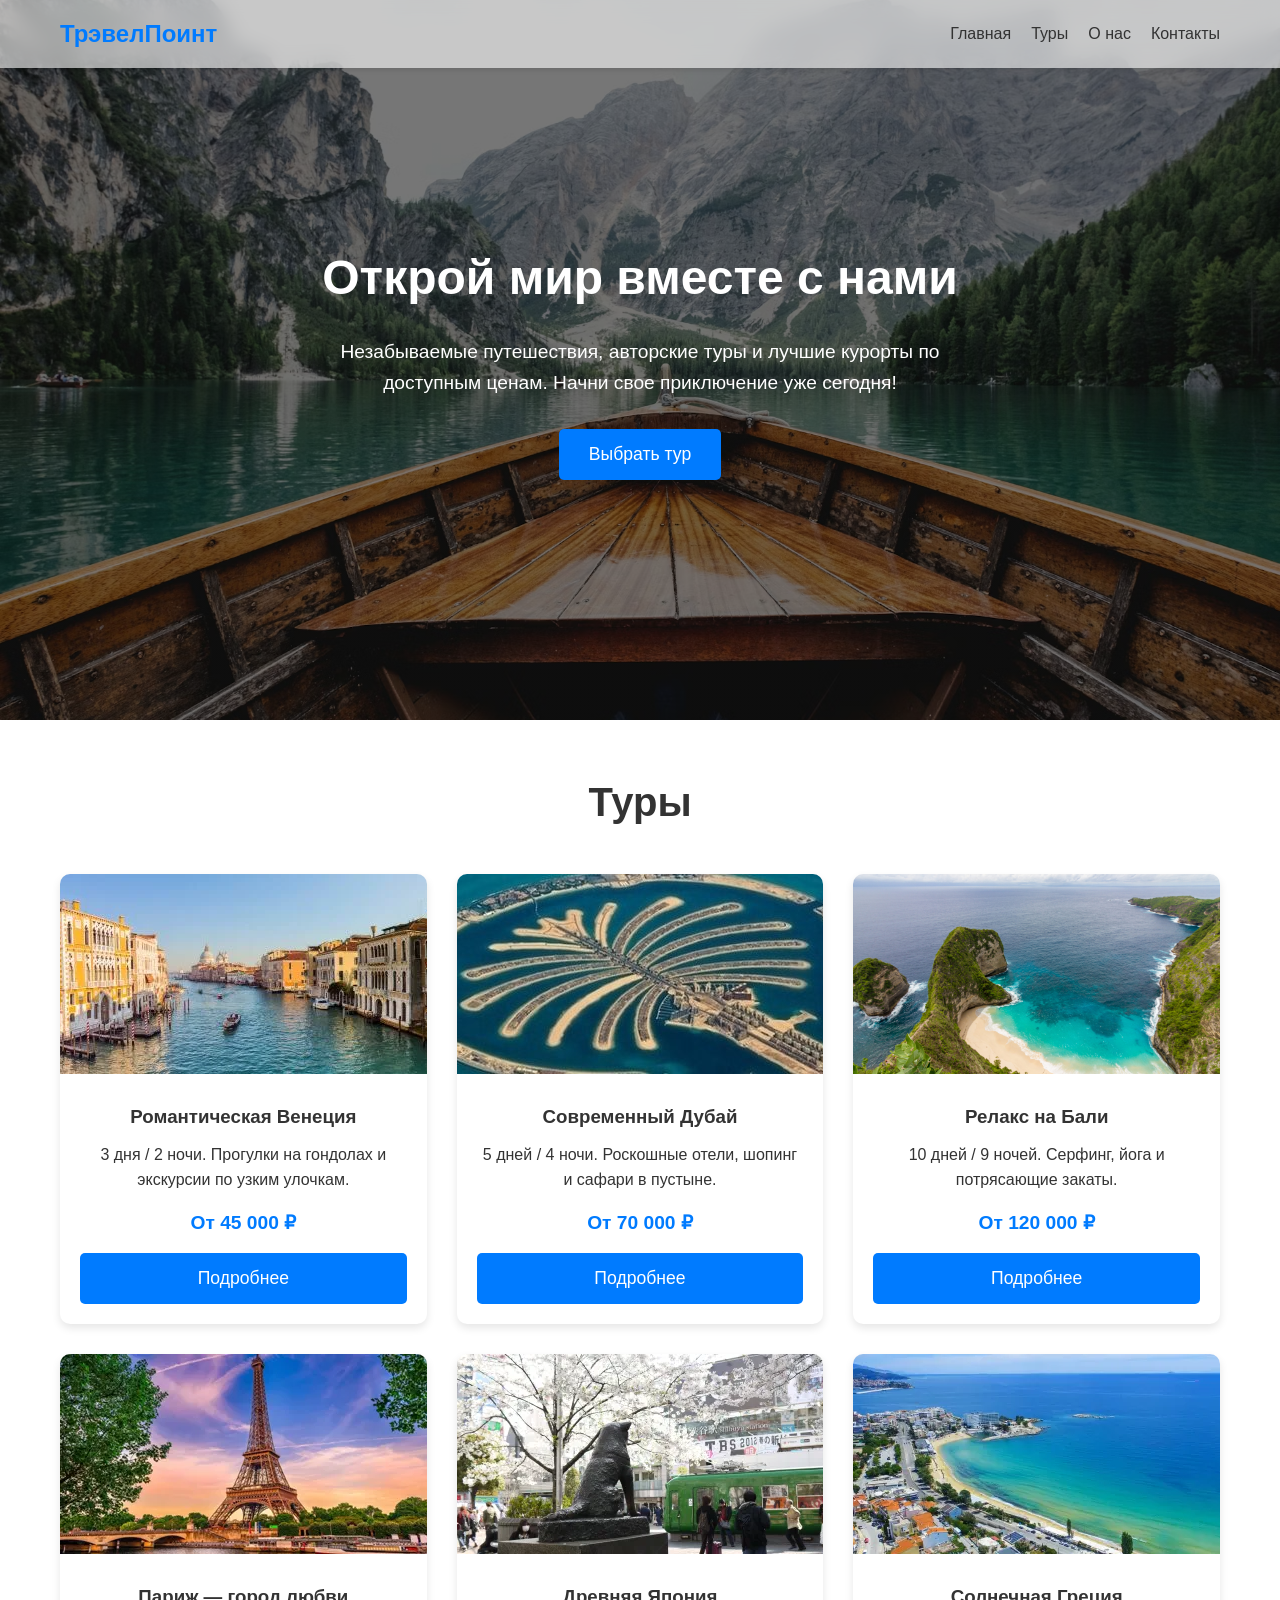
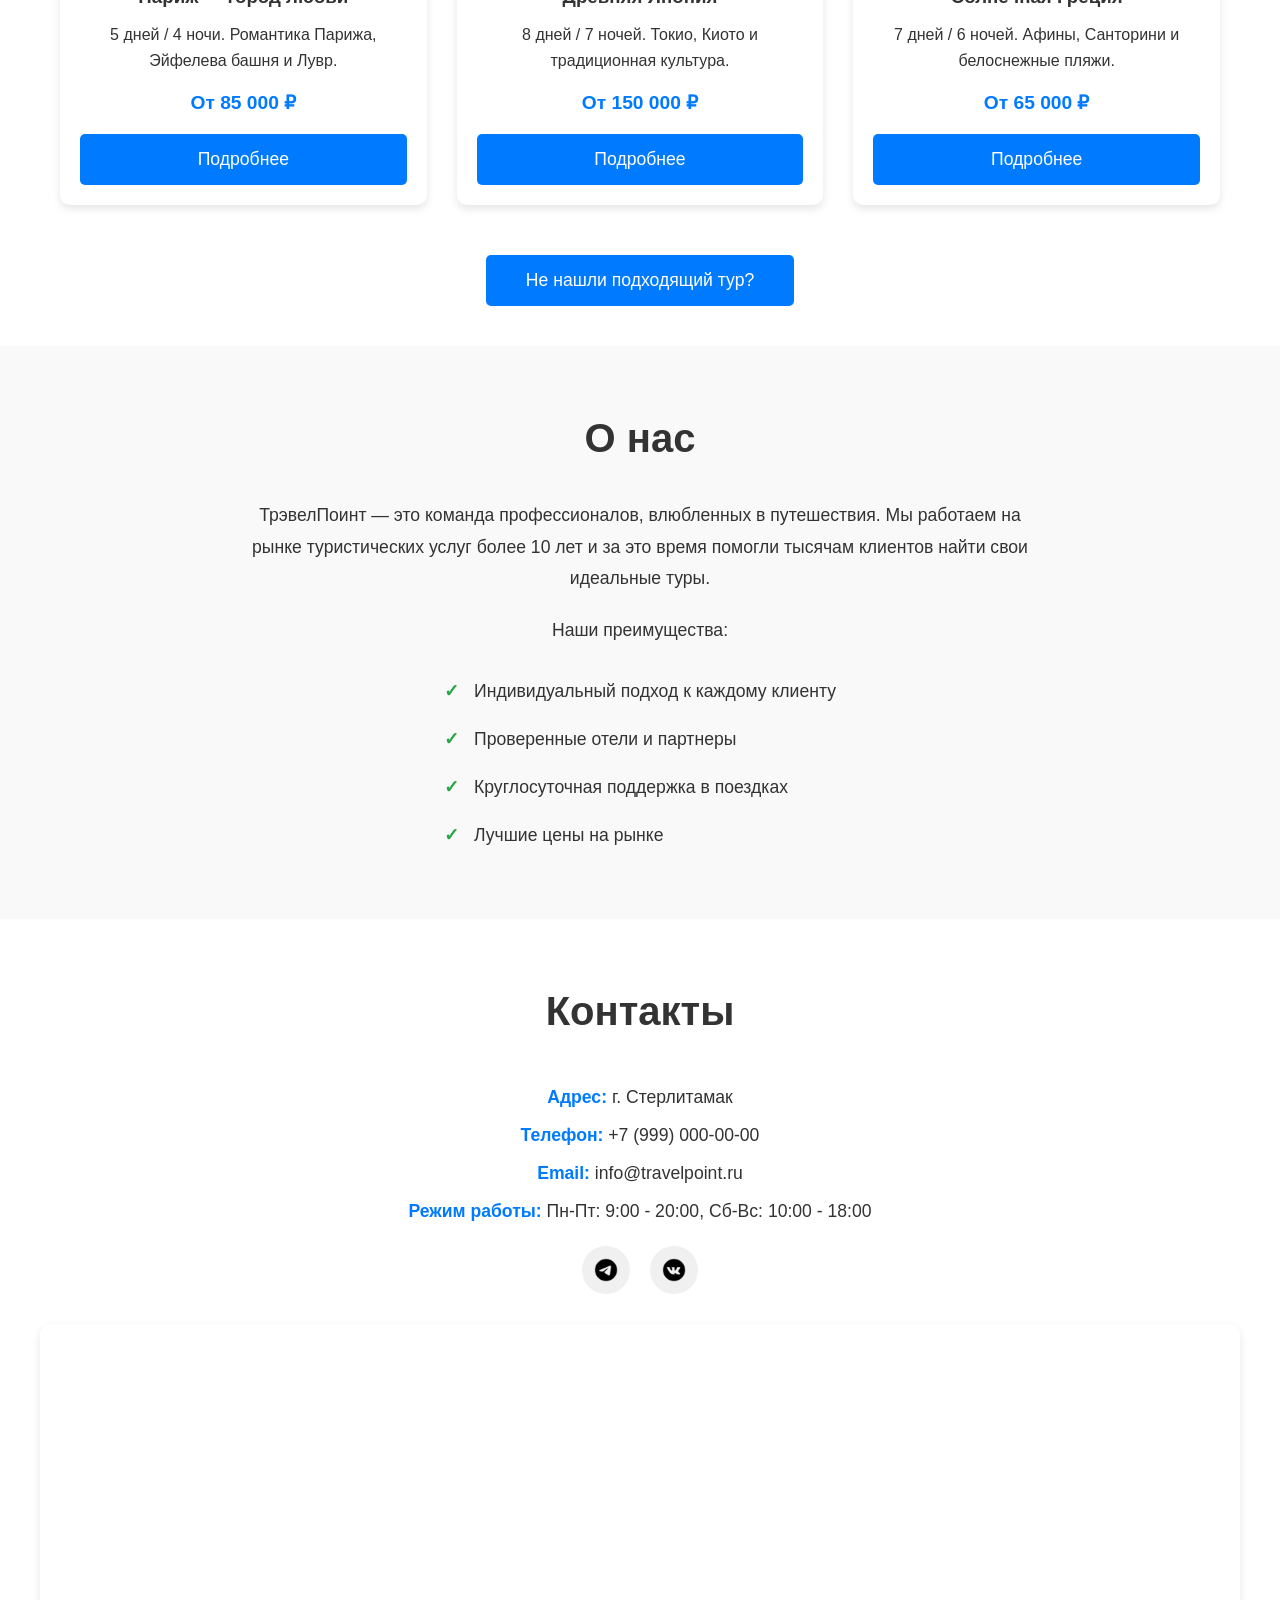
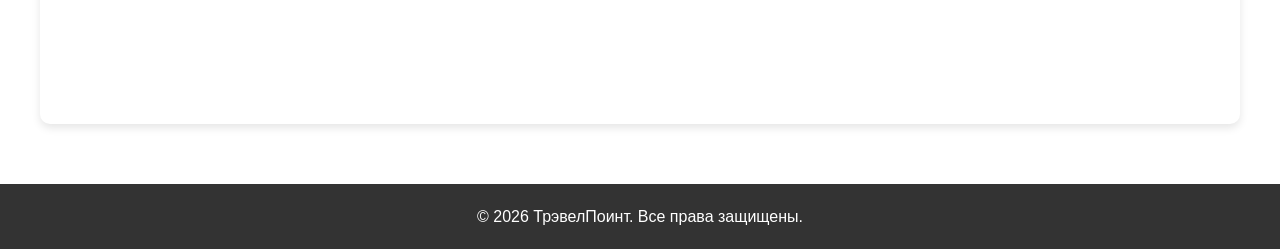
==== commit 97e9ee87: "update" ====
--- a/index.html
+++ b/index.html
@@ -16,7 +16,7 @@
             <div class="menu-toggle" id="mobile-menu">☰</div>
             <ul class="nav-links" id="nav-links">
                 <li><a href="#home">Главная</a></li>
-                <li><a href="#tours">Горящие туры</a></li>
+                <li><a href="#tours">Туры</a></li>
                 <li><a href="#about">О нас</a></li>
                 <li><a href="#contacts">Контакты</a></li>
             </ul>
@@ -34,7 +34,7 @@
 
         <!--секция с карточками туров -->
         <section id="tours" class="tours">
-            <h2>Горящие туры</h2>
+            <h2>Туры</h2>
             <div class="tours-grid">
                 <div class="tour-card" data-tour="Романтическая Венеция" data-price="45 000 ₽"
                     data-duration="3 дня / 2 ночи" data-description="Прогулки на гондолах и экскурсии по узким улочкам."
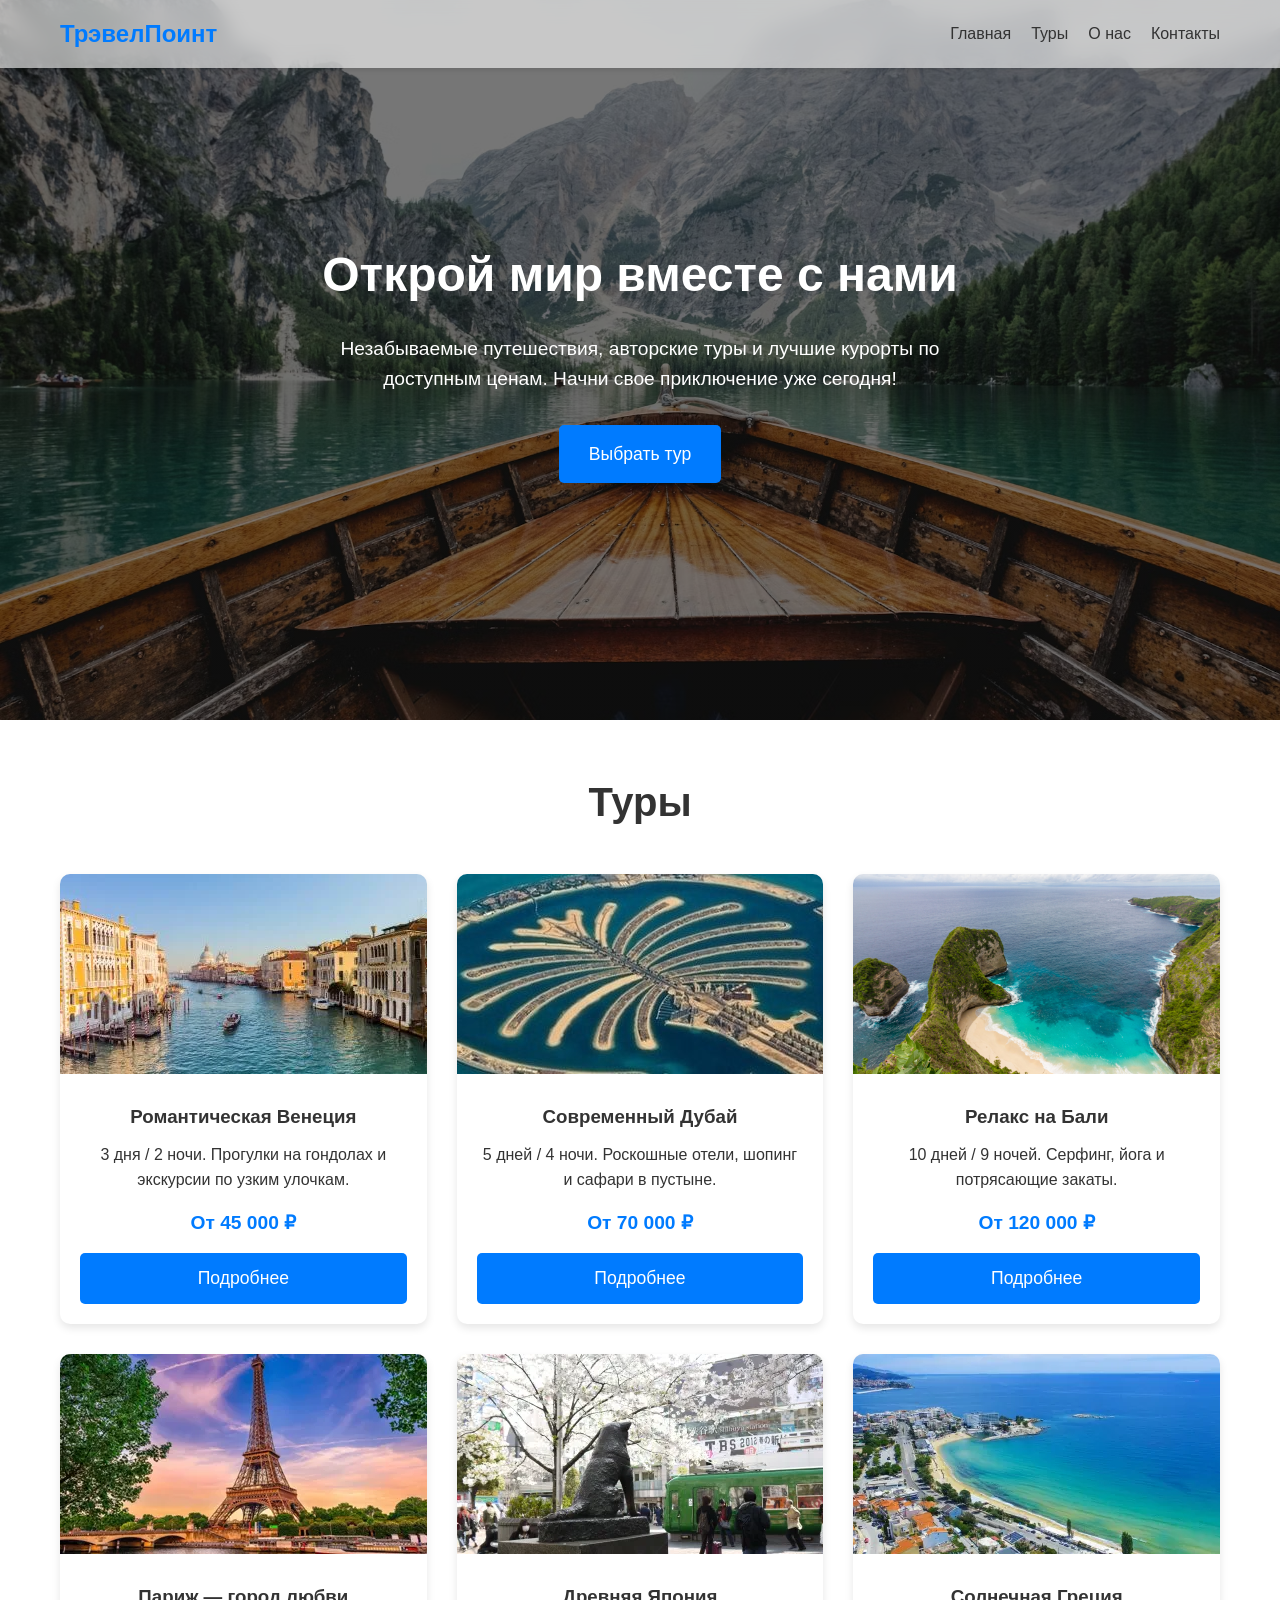
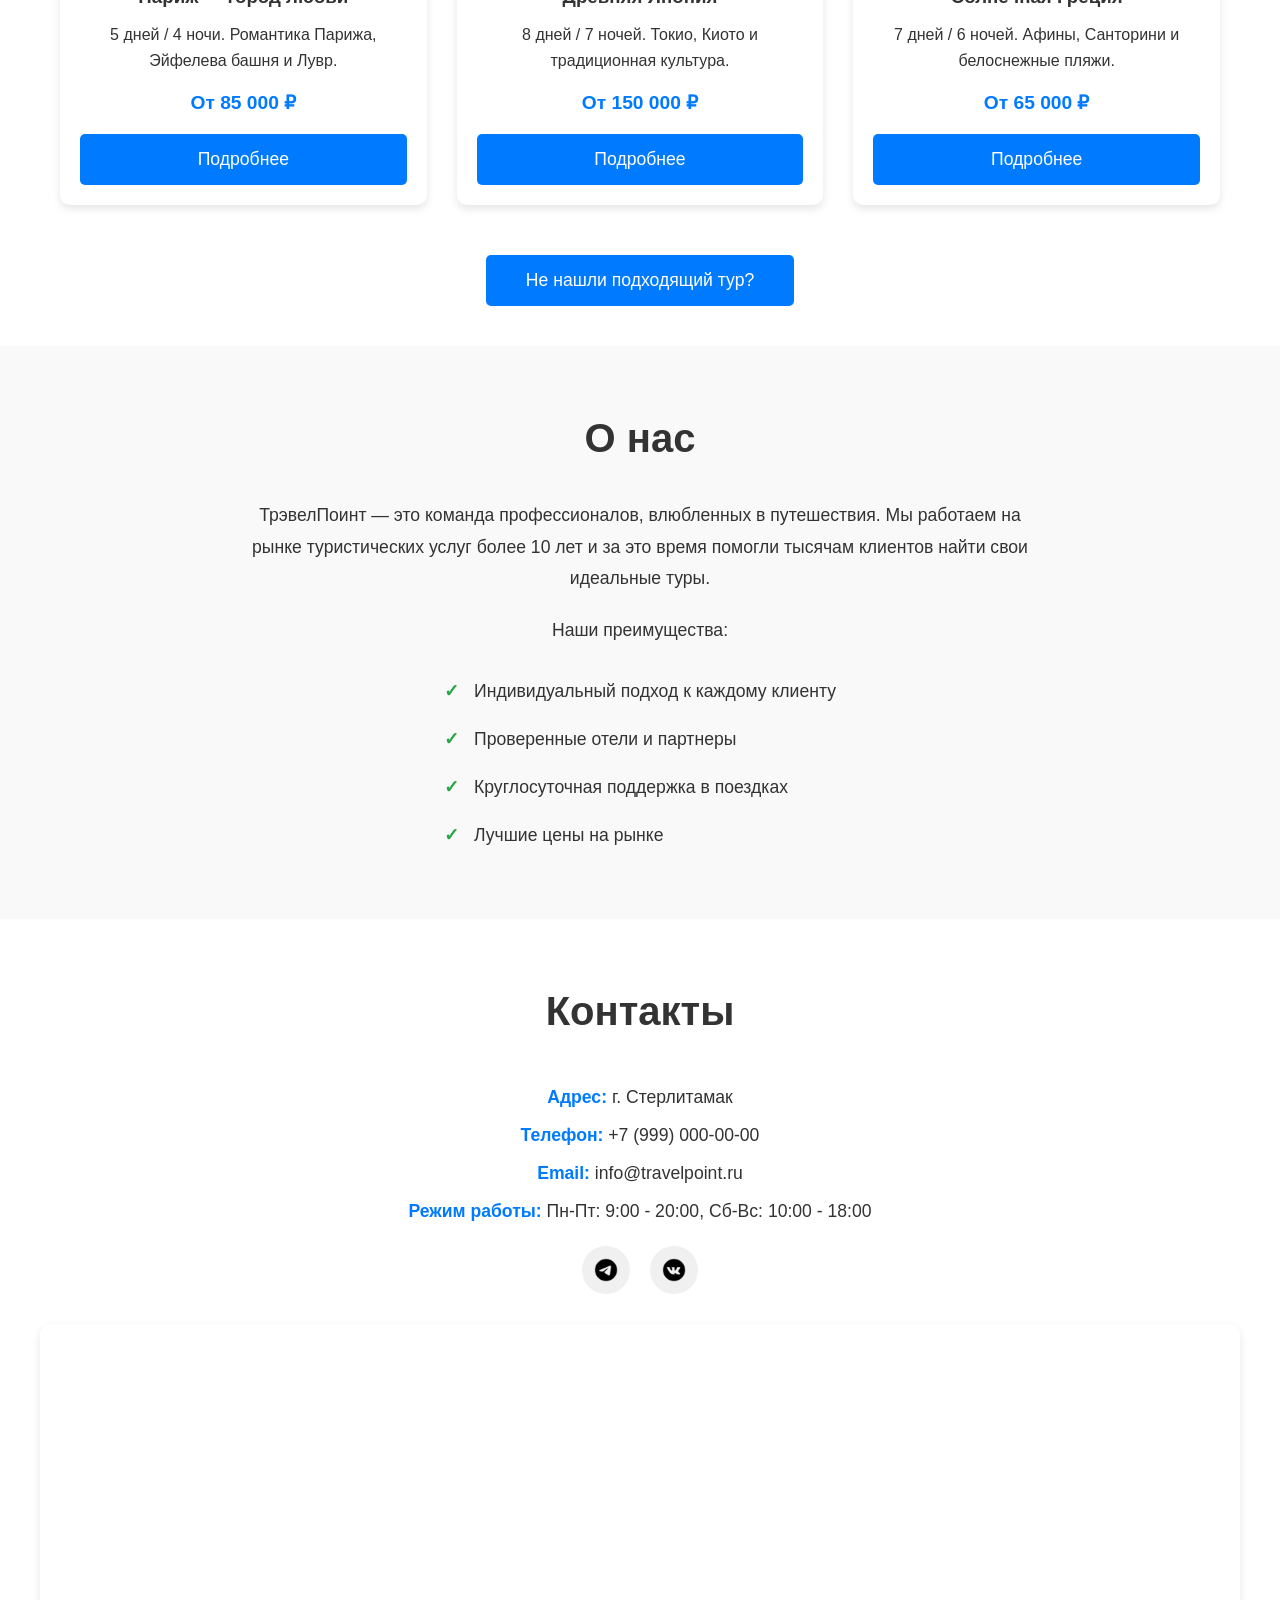
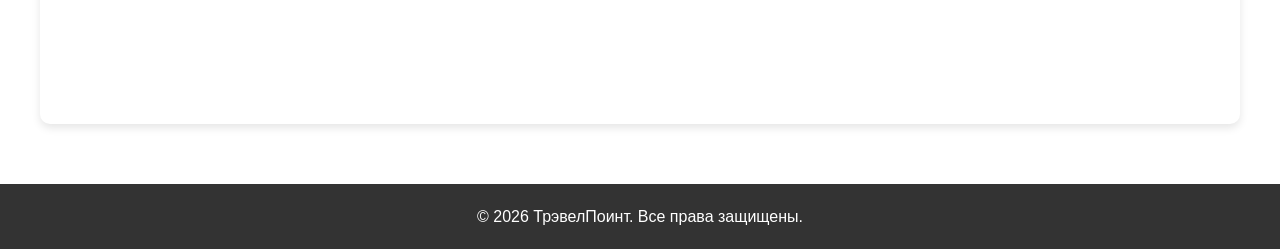
==== commit 127a2b91: "update" ====
--- a/index.html
+++ b/index.html
@@ -26,10 +26,10 @@
         <!--баннер -->
         <section id="home" class="hero">
             <h1>Открой мир вместе с нами</h1>
-            <p>Незабываемые путешествия, авторские туры и лучшие курорты 
+            <p>Незабываемые путешествия, авторские туры и лучшие курорты
                 по доступным ценам. Начни свое приключение уже
                 сегодня!</p>
-            <a href="#tours"><button class="btn">Выбрать тур</button></a>
+            <a href="#tours" class="btn">Выбрать тур</a>
         </section>
 
         <!--секция с карточками туров -->
@@ -38,10 +38,9 @@
             <div class="tours-grid">
                 <div class="tour-card" data-tour="Романтическая Венеция" data-price="45 000 ₽"
                     data-duration="3 дня / 2 ночи" data-description="Прогулки на гондолах и экскурсии по узким улочкам."
-                    data-features="• Экскурсия по каналам Венеции|• Посещение площади Святого Марка|• 
+                    data-features="• Экскурсия по каналам Венеции|• Посещение площади Святого Марка|•
                     Прогулка на гондоле|• Дегустация итальянской кухни"
-                    data-images="assets/img/tours/Venice/1.jpg,assets/img/tours/Venice/2.jpg,assets
-                    /img/tours/Venice/3.jpg,assets/img/tours/Venice/4.jpg,assets/img/tours/Venice/5.jpg">
+                    data-images="assets/img/tours/Venice/1.jpg,assets/img/tours/Venice/2.jpg,assets/img/tours/Venice/3.jpg,assets/img/tours/Venice/4.jpg,assets/img/tours/Venice/5.jpg">
                     <img src="assets/img/tours/Venice/venice.jpg" alt="Венеция" class="tour-img">
                     <div class="tour-info">
                         <h3>Романтическая Венеция</h3>
@@ -52,10 +51,9 @@
                 </div>
                 <div class="tour-card" data-tour="Современный Дубай" data-price="70 000 ₽"
                     data-duration="5 дней / 4 ночи" data-description="Роскошные отели, шопинг и сафари в пустыне."
-                    data-features="• Сафари в пустыне на джипах|• Посещение Бурдж-Халифа|• 
+                    data-features="• Сафари в пустыне на джипах|• Посещение Бурдж-Халифа|•
                     Шопинг в Dubai Mall|• Ужин в традиционном лагере"
-                    data-images="assets/img/tours/Dubai/1.jpg,assets/img/tours/Dubai/2.jpg,assets
-                    /img/tours/Dubai/3.jpg,assets/img/tours/Dubai/4.jpg,assets/img/tours/Dubai/5.jpg">
+                    data-images="assets/img/tours/Dubai/1.jpg,assets/img/tours/Dubai/2.jpg,assets/img/tours/Dubai/3.jpg,assets/img/tours/Dubai/4.jpg,assets/img/tours/Dubai/5.jpg">
                     <img src="assets/img/tours/Dubai/dubai_card.jpg" alt="Дубай" class="tour-img">
                     <div class="tour-info">
                         <h3>Современный Дубай</h3>
@@ -66,10 +64,9 @@
                 </div>
                 <div class="tour-card" data-tour="Релакс на Бали" data-price="120 000 ₽"
                     data-duration="10 дней / 9 ночей" data-description="Серфинг, йога и потрясающие закаты."
-                    data-features="• Уроки серфинга на пляже Кута|• Йога-ретрит в Убуде|• 
+                    data-features="• Уроки серфинга на пляже Кута|• Йога-ретрит в Убуде|•
                     Посещение храмов|• Закат на пляже Джимбаран"
-                    data-images="assets/img/tours/Bali/1.jpg,assets/img/tours/Bali/2.jpg,assets
-                    /img/tours/Bali/3.jpg,assets/img/tours/Bali/4.jpg,assets/img/tours/Bali/5.jpg">
+                    data-images="assets/img/tours/Bali/1.jpg,assets/img/tours/Bali/2.jpg,assets/img/tours/Bali/3.jpg,assets/img/tours/Bali/4.jpg,assets/img/tours/Bali/5.jpg">
                     <img src="assets/img/tours/Bali/bali_card.jpg" alt="Бали" class="tour-img">
                     <div class="tour-info">
                         <h3>Релакс на Бали</h3>
@@ -80,10 +77,9 @@
                 </div>
                 <div class="tour-card" data-tour="Париж — город любви" data-price="85 000 ₽"
                     data-duration="5 дней / 4 ночи" data-description="Романтика Парижа, Эйфелева башня и Лувр."
-                    data-features="• Экскурсия по Лувру|• Подъём на Эйфелеву башню|• 
+                    data-features="• Экскурсия по Лувру|• Подъём на Эйфелеву башню|•
                     Прогулка по Сене|• Посещение Монмартра"
-                    data-images="assets/img/tours/Paris/1.jpg,assets/img/tours/Paris/2.jpg,assets
-                    /img/tours/Paris/3.jpg,assets/img/tours/Paris/4.jpg,assets/img/tours/Paris/5.jpg">
+                    data-images="assets/img/tours/Paris/1.jpg,assets/img/tours/Paris/2.jpg,assets/img/tours/Paris/3.jpg,assets/img/tours/Paris/4.jpg,assets/img/tours/Paris/5.jpg">
                     <img src="assets/img/tours/Paris/paris_card.jpg" alt="Париж" class="tour-img">
                     <div class="tour-info">
                         <h3>Париж — город любви</h3>
@@ -94,10 +90,9 @@
                 </div>
                 <div class="tour-card" data-tour="Древняя Япония" data-price="150 000 ₽"
                     data-duration="8 дней / 7 ночей" data-description="Токио, Киото и традиционная культура."
-                    data-features="• Посещение храмов Киото|• Прогулка по Токио|• 
+                    data-features="• Посещение храмов Киото|• Прогулка по Токио|•
                     Чайная церемония|• Горячие источники онсэн"
-                    data-images="assets/img/tours/Japan/1.jpg,assets/img/tours/Japan/2.jpg,assets
-                    /img/tours/Japan/3.jpg,assets/img/tours/Japan/4.jpg,assets/img/tours/Japan/5.jpg">
+                    data-images="assets/img/tours/Japan/1.jpg,assets/img/tours/Japan/2.jpg,assets/img/tours/Japan/3.jpg,assets/img/tours/Japan/4.jpg,assets/img/tours/Japan/5.jpg">
                     <img src="assets/img/tours/Japan/japan_card.jpg" alt="Япония" class="tour-img">
                     <div class="tour-info">
                         <h3>Древняя Япония</h3>
@@ -108,10 +103,9 @@
                 </div>
                 <div class="tour-card" data-tour="Солнечная Греция" data-price="65 000 ₽"
                     data-duration="7 дней / 6 ночей" data-description="Афины, Санторини и белоснежные пляжи."
-                    data-features="• Экскурсия по Акрополю|• Закат на Санторини|• 
+                    data-features="• Экскурсия по Акрополю|• Закат на Санторини|•
                     Прогулка на яхте|• Греческая кухня"
-                    data-images="assets/img/tours/Greece/1.jpg,assets/img/tours/Greece/2.jpg,assets
-                    /img/tours/Greece/3.jpg,assets/img/tours/Greece/4.jpg,assets/img/tours/Greece/5.jpg">
+                    data-images="assets/img/tours/Greece/1.jpg,assets/img/tours/Greece/2.jpg,assets/img/tours/Greece/3.jpg,assets/img/tours/Greece/4.jpg,assets/img/tours/Greece/5.jpg">
                     <img src="assets/img/tours/Greece/greece_card.jpg" alt="Греция" class="tour-img">
                     <div class="tour-info">
                         <h3>Солнечная Греция</h3>
@@ -152,10 +146,10 @@
                     <p><strong>Email:</strong> info@travelpoint.ru</p>
                     <p><strong>Режим работы:</strong> Пн-Пт: 9:00 - 20:00, Сб-Вс: 10:00 - 18:00</p>
                     <div class="social-links">
-                        <a href="https://t.me/travelnow" target="_blank" class="social-link" aria-label="Telegram">
+                        <a href="#" target="_blank" class="social-link" aria-label="Telegram">
                             <img src="assets/img/icons/icon_tg.png" alt="Telegram" width="24" height="24">
                         </a>
-                        <a href="https://vk.com/travelnow" target="_blank" class="social-link" aria-label="ВКонтакте">
+                        <a href="#" target="_blank" class="social-link" aria-label="ВКонтакте">
                             <img src="assets/img/icons/icon_vk.png" alt="ВКонтакте" width="24" height="24">
                         </a>
                     </div>
@@ -201,11 +195,11 @@
                     <div class="modal-carousel">
                         <button class="carousel-btn carousel-prev" id="carousel-prev">&#10094;</button>
                         <div class="carousel-images">
-                            <img src="" alt="" class="modal-img active" id="modal-img-0">
-                            <img src="" alt="" class="modal-img" id="modal-img-1">
-                            <img src="" alt="" class="modal-img" id="modal-img-2">
-                            <img src="" alt="" class="modal-img" id="modal-img-3">
-                            <img src="" alt="" class="modal-img" id="modal-img-4">
+                            <img src="[data-uri]" alt="" class="modal-img active" id="modal-img-0">
+                            <img src="[data-uri]" alt="" class="modal-img" id="modal-img-1">
+                            <img src="[data-uri]" alt="" class="modal-img" id="modal-img-2">
+                            <img src="[data-uri]" alt="" class="modal-img" id="modal-img-3">
+                            <img src="[data-uri]" alt="" class="modal-img" id="modal-img-4">
                         </div>
                         <button class="carousel-btn carousel-next" id="carousel-next">&#10095;</button>
                         <div class="carousel-dots" id="carousel-dots"></div>
--- a/assets/css/style.css
+++ b/assets/css/style.css
@@ -143,6 +143,12 @@
 
 .btn:hover {
     background-color: var(--accent-hover);
+}
+
+.hero .btn {
+    display: inline-block;
+    text-align: center;
+    cursor: pointer;
 }
 
 /* --- СЕКЦИЯ ТУРОВ --- */
